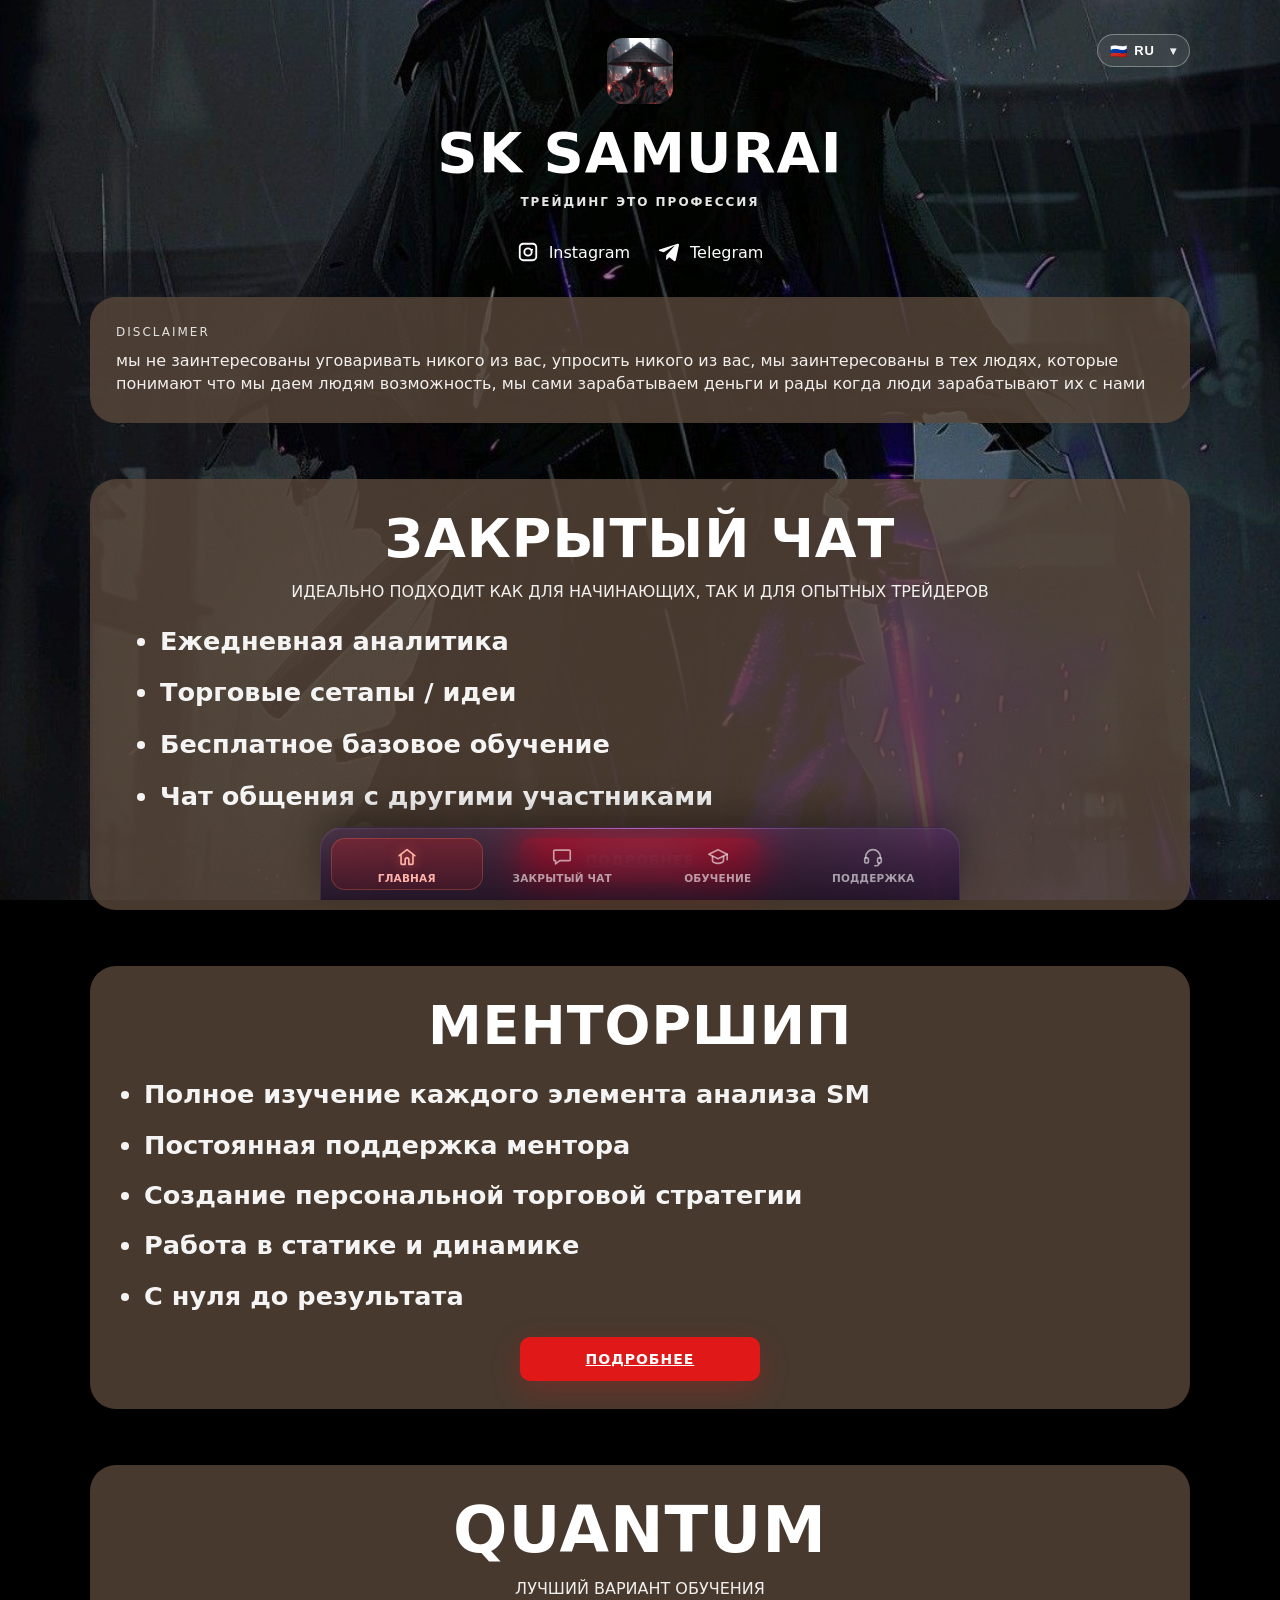
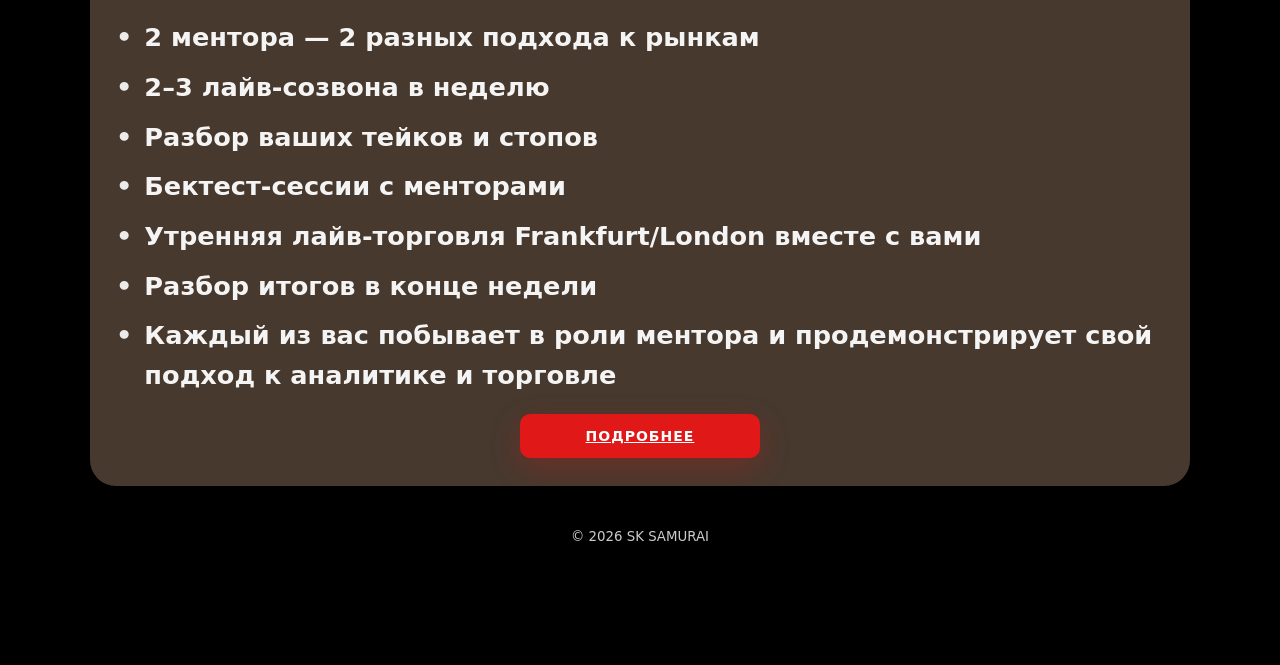
==== index.html @ 977775ac "bottom nav: purple background" ====
<!doctype html>
<html lang="uk">
  <head>
    <meta charset="UTF-8" />
    <meta name="viewport" content="width=device-width, initial-scale=1.0" />
    <title>SK SAMURAI</title>
    <meta name="description" content="SK-FX PREDATORS — трейдинг це професія" />
    <link rel="stylesheet" href="styles.css" />
  </head>

  <body data-page="home">
    <header class="hero" id="top">
      <div class="hero__top">
        <div class="language-switcher" aria-label="Language selector">
          <div class="language-switcher__dropdown" data-lang-dropdown>
            <button class="language-switcher__trigger" type="button" aria-haspopup="true" aria-expanded="false" data-lang-trigger>
              <span class="language-switcher__current">
                <span class="language-switcher__flag" data-lang-current-flag>🇷🇺</span>
                <span class="language-switcher__current-code" data-lang-current-code>RU</span>
              </span>
              <span class="language-switcher__chevron" aria-hidden="true">▾</span>
            </button>

            <div class="language-switcher__menu" data-lang-menu hidden>
              <button class="language-option" type="button" data-lang-btn="uk">
                <span class="language-option__flag" aria-hidden="true">🇺🇦</span>
                <span class="language-option__code">UA</span>
                <span class="language-option__name">Українська</span>
              </button>

              <button class="language-option" type="button" data-lang-btn="ru">
                <span class="language-option__flag" aria-hidden="true">🇷🇺</span>
                <span class="language-option__code">RU</span>
                <span class="language-option__name">Русский</span>
              </button>

              <button class="language-option" type="button" data-lang-btn="en">
                <span class="language-option__flag" aria-hidden="true">🇬🇧</span>
                <span class="language-option__code">EN</span>
                <span class="language-option__name">English</span>
              </button>
            </div>
          </div>
        </div>

        <img class="hero__logo" src="assets/logo.jpg" alt="SK-FX logo" />
        <h1 class="hero__title">SK SAMURAI</h1>
        <p class="hero__subtitle" data-i18n="home.heroSubtitle"><span style="font-weight:800">ТРЕЙДИНГ — ЦЕ ПРОФЕСІЯ</span></p>

        <nav class="hero__links hero__links--social" data-i18n-aria="common.socialAria" aria-label="Social links">
          <a class="social-link" href="https://www.instagram.com/jeys.voker?igsh=M3Z0cDBpdm1xYWZh&utm_source=qr" target="_blank" rel="noopener">
            <img src="assets/icons/instagram.svg" alt="Instagram" />
            <span data-i18n="common.instagram">Instagram</span>
          </a>

          <a class="social-link" href="https://t.me/sk_samurai_fx" target="_blank" rel="noopener">
            <img src="assets/icons/telegram.svg" alt="Telegram" />
            <span data-i18n="common.telegram">Telegram</span>
          </a>
        </nav>
      </div>

      <section class="card card--disclaimer" aria-label="Disclaimer">
        <div class="card__body">
          <div class="card__kicker" data-i18n="home.disclaimerKicker">ДИСКЛЕЙМЕР</div>
          <p class="card__text" data-i18n="home.disclaimerText">
            ми не зацікавлені когось із вас вмовляти чи просити, нас цікавлять люди, які розуміють, що ми даємо можливість, ми самі заробляємо гроші й раді, коли люди заробляють їх разом із нами
          </p>
        </div>
      </section>
    </header>

    <main class="page">
      <section class="section" id="home" data-i18n-aria="home.homeAria" aria-label="Головна">
        <article class="card card--big" data-i18n-aria="home.chatAria" aria-label="Закритий чат">
          <div class="card__body card__body--center">
            <h2 class="card__title" data-i18n="home.chatTitle">ЗАКРИТИЙ ЧАТ</h2>
            <p class="card__text card__text--center" data-i18n="home.chatText">
              ІДЕАЛЬНО ПІДХОДИТЬ ЯК ДЛЯ ПОЧАТКІВЦІВ, ТАК І ДЛЯ ДОСВІДЧЕНИХ ТРЕЙДЕРІВ
            </p>

            <ul class="bullets">
              <li data-i18n="home.chatBullet1">Щоденна аналітика</li>
              <li data-i18n="home.chatBullet2">Торгові сетапи / ідеї</li>
              <li data-i18n="home.chatBullet3">Безкоштовне базове навчання</li>
              <li data-i18n="home.chatBullet4">Чат спілкування з іншими учасниками</li>
            </ul>

            <div class="cta-row">
              <a class="btn btn--primary" href="details-chat.html" data-i18n="home.details">Детальніше</a>
            </div>
          </div>
        </article>

        <article class="card card--big card--mentor" data-i18n-aria="home.mentorAria" aria-label="Менторшип">
          <div class="card__body">
            <h2 class="card__title" data-i18n="home.mentorTitle">МЕНТОРШИП</h2>

            <ul class="bullets">
              <li data-i18n="home.mentorBullet1">Повне вивчення кожного елемента аналізу SM</li>
              <li data-i18n="home.mentorBullet2">Постійна підтримка ментора</li>
              <li data-i18n="home.mentorBullet3">Створення персональної торгової стратегії</li>
              <li data-i18n="home.mentorBullet4">Робота у статиці та динаміці</li>
              <li data-i18n="home.mentorBullet5">З нуля до результату</li>
            </ul>

            <div class="cta-row cta-row--center">
              <a class="btn btn--primary" href="details-mentor.html" data-i18n="home.details">Детальніше</a>
            </div>
          </div>
        </article>

        <article class="card card--big card--quantum" data-i18n-aria="home.quantumAria" aria-label="Quantum">
          <div class="card__body">
            <h2 class="quantum__title" data-i18n="home.quantumTitle">QUANTUM</h2>
            <p class="quantum__subtitle" data-i18n="home.quantumSubtitle">НАЙКРАЩИЙ ВАРІАНТ НАВЧАННЯ</p>

            <ul class="quantum__list">
              <li data-i18n="home.quantumBullet1">2 ментори — 2 різні підходи до ринків</li>
              <li data-i18n="home.quantumBullet2">2–3 лайв-дзвінки на тиждень</li>
              <li data-i18n="home.quantumBullet3">Розбір ваших тейків і стопів</li>
              <li data-i18n="home.quantumBullet4">Бектест-сесії з менторами</li>
              <li data-i18n="home.quantumBullet5">Ранкова лайв-торгівля Frankfurt/London разом із вами</li>
              <li data-i18n="home.quantumBullet6">Розбір підсумків наприкінці тижня</li>
              <li data-i18n="home.quantumBullet7">Кожен із вас побуває в ролі ментора та продемонструє свій підхід до аналітики й торгівлі</li>
            </ul>

            <div class="quantum-cta">
              <a class="btn btn--primary" href="details-quantum.html" data-i18n="home.details">Детальніше</a>
            </div>
          </div>
        </article>
      </section>

      <footer class="footer">
        <small>© <span id="year"></span> SK SAMURAI</small>
      </footer>
    </main>

    <nav class="bottom-nav" data-i18n-aria="nav.navAria" aria-label="Нижня навігація">
      <a class="bottom-nav__item is-active" href="index.html#home" data-i18n-aria="nav.homeAria" aria-label="Головна">
        <svg class="bottom-nav__icon" viewBox="0 0 24 24" fill="none" stroke="currentColor" stroke-width="1.8" stroke-linecap="round" stroke-linejoin="round">
          <path d="M3.5 10.5 12 4l8.5 6.5" />
          <path d="M5.5 9.5V19a1 1 0 0 0 1 1H10v-5a2 2 0 0 1 2-2h0a2 2 0 0 1 2 2v5h3.5a1 1 0 0 0 1-1V9.5" />
        </svg>
        <span class="bottom-nav__label" data-i18n="nav.home">Головна</span>
      </a>

      <a class="bottom-nav__item" href="details-chat.html" data-i18n-aria="nav.chatAria" aria-label="Закритий чат">
        <svg class="bottom-nav__icon" viewBox="0 0 24 24" fill="none" stroke="currentColor" stroke-width="1.8" stroke-linecap="round" stroke-linejoin="round">
          <path d="M4 4.5h16a1 1 0 0 1 1 1V15a1 1 0 0 1-1 1H9.5L5 19.5V16H4a1 1 0 0 1-1-1V5.5a1 1 0 0 1 1-1z" />
        </svg>
        <span class="bottom-nav__label" data-i18n="nav.chat">Закритий чат</span>
      </a>

      <a class="bottom-nav__item" href="details-training.html" data-i18n-aria="nav.trainingAria" aria-label="Навчання">
        <svg class="bottom-nav__icon" viewBox="0 0 24 24" fill="none" stroke="currentColor" stroke-width="1.8" stroke-linecap="round" stroke-linejoin="round">
          <path d="M12 4 2 9l10 5 10-5-10-5z" />
          <path d="M6 11.5V16c0 1.5 2.7 3 6 3s6-1.5 6-3v-4.5" />
          <path d="M22 9v6" />
        </svg>
        <span class="bottom-nav__label" data-i18n="nav.training">Навчання</span>
      </a>

      <a class="bottom-nav__item" href="https://t.me/manager_sk_ua" target="_blank" rel="noopener" data-i18n-aria="nav.supportAria" aria-label="Підтримка">
        <svg class="bottom-nav__icon" viewBox="0 0 24 24" fill="none" stroke="currentColor" stroke-width="1.8" stroke-linecap="round" stroke-linejoin="round">
          <path d="M4 13v-1a8 8 0 0 1 16 0v1" />
          <path d="M4 13h1.5A1.5 1.5 0 0 1 7 14.5V17a1.5 1.5 0 0 1-1.5 1.5H4a1 1 0 0 1-1-1v-3.5A1 1 0 0 1 4 13z" />
          <path d="M20 13h-1.5A1.5 1.5 0 0 0 17 14.5V17a1.5 1.5 0 0 0 1.5 1.5H20a1 1 0 0 0 1-1v-3.5a1 1 0 0 0-1-1z" />
          <path d="M18.5 18.5v.5a2.5 2.5 0 0 1-2.5 2.5h-2" />
        </svg>
        <span class="bottom-nav__label" data-i18n="nav.support">Підтримка</span>
      </a>
    </nav>

    <script src="script.js"></script>
  </body>
</html>
---- styles.css ----
/* =========================
  styles.css (UPDATED FULL)
  - Kept your existing styles
  - Added QUANTUM home card + QUANTUM details styles
  - Added cta-row--left
========================= */

/* -----------------------------
   Base
------------------------------ */
* { box-sizing: border-box; }
html, body { height: 100%; }
body {
  margin: 0;
  font-family: system-ui, -apple-system, Segoe UI, Roboto, Arial, sans-serif;
  color: #fff;
  background: #000;
  overflow-x: hidden;
}

/* Background image + dim overlay */
body::before{
  content:"";
  position: fixed;
  inset: 0;
  background: url("assets/bg.jpg") center/cover no-repeat;
  z-index: -2;
}
body::after{
  content:"";
  position: fixed;
  inset: 0;
  background: rgba(0,0,0,0.35); /* затемнення */
  z-index: -1;
}

/* -----------------------------
   Layout
------------------------------ */
.page{
  padding: 18px 16px calc(28px + var(--bottom-nav-space, 84px));
}

.section{
  max-width: 1100px;
  margin: 0 auto;
}

.hero{
  padding: 28px 16px 0;
}

.hero__top{
  max-width: 1100px;
  margin: 0 auto;
  text-align: center;
  padding-top: 10px;
}

.hero__logo{
  width: 66px;
  height: 66px;
  border-radius: 16px;
  object-fit: cover;
  margin-bottom: 10px;
}

.hero__title{
  margin: 6px 0 0;
  font-size: clamp(32px, 5vw, 56px);
  font-weight: 800;
  letter-spacing: 1px;
}

.hero__subtitle{
  margin: 10px 0 14px;
  opacity: 0.9;
  letter-spacing: 2px;
  font-size: 12px;
  font-weight: 800;
}

.hero__links{
  display: inline-flex;
  gap: 20px;
  justify-content: center;
  align-items: center;
  margin-bottom: 18px;
}

.link{
  color: rgba(255,255,255,0.9);
  text-decoration: none;
  font-size: 14px;
}
.link:hover{ text-decoration: underline; }

/* -----------------------------
   Cards
------------------------------ */
.card{
  background: rgba(92, 74, 60, 0.78);
  border-radius: 26px;
  overflow: hidden;
  margin: 16px auto;
}

.card--big{
  width: 100%;
  padding: 0;
}

.card__body{
  padding: 28px 26px;
}

.card__body--center{
  text-align: center;
}

.card__kicker{
  font-size: 12px;
  letter-spacing: 2px;
  opacity: 0.85;
  margin-bottom: 10px;
  text-transform: uppercase;
}

.card__title{
  margin: 0;
  font-weight: 900;
  font-size: clamp(30px, 4.6vw, 54px);
  letter-spacing: 1px;
}

.card__lead{
  margin: 10px 0 10px;
  opacity: 0.92;
}

.card__text{
  margin: 10px 0 0;
  opacity: 0.92;
  line-height: 1.45;
}

.card__text--center{
  max-width: 720px;
  margin-left: auto;
  margin-right: auto;
}

.card--disclaimer{
  max-width: 1100px;
}

.card--mentor .card__body{
  text-align: center;
}

/* -----------------------------
   Bullets (mentor card on home)
------------------------------ */
.bullets{
  list-style: none;
  padding: 0;
  margin: 18px auto 0;
  max-width: 900px;
  text-align: center;
  line-height: 1.55;
  font-size: clamp(16px, 2vw, 26px);
  font-weight: 650;
  opacity: 0.95;
}
.bullets li{
  margin: 10px 0;
}
.bullets li::before{
  content: "• ";
}

/* -----------------------------
   QUANTUM (HOME card)
------------------------------ */
.card--quantum .card__body{
  text-align: left;
}

.quantum__title{
  margin: 0;
  font-weight: 900;
  font-size: clamp(34px, 5vw, 66px);
  letter-spacing: 1px;
  text-align: center;
}


.quantum__subtitle{
  margin: 10px auto 18px;
  opacity: 0.92;
  text-align: center;
  line-height: 1.45;
}

.quantum__list{
  list-style: none;
  padding: 0;
  margin: 0;
  font-size: clamp(16px, 2vw, 26px);
  font-weight: 650;
  line-height: 1.55;
  opacity: 0.95;
}

.quantum__list li{
  margin: 10px 0;
  display: flex;
  gap: 10px;
}
.quantum__list li::before{
  content: "■";
  opacity: 0.9;
  flex: 0 0 auto;
  transform: translateY(2px);
}

/* -----------------------------
   Pills / Stack (details)
------------------------------ */
.stack{
  display: grid;
  gap: 14px;
  margin-top: 18px;
}

.stack--loose{
  gap: 16px;
}

.pill{
  background: rgba(0,0,0,0.45);
  border-radius: 22px;
  padding: 18px 18px;
  line-height: 1.35;
  text-align: center;
  opacity: 0.95;
}

.pill--wide{
  width: min(860px, 100%);
  margin: 0 auto;
  font-size: clamp(18px, 2.2vw, 26px);
  font-weight: 650;
}

.pill--center{
  text-align: center;
}

/* -----------------------------
   Big separation blocks (mentor details)
------------------------------ */
.big-block{
  width: min(920px, 100%);
  margin: 18px auto 0;
  padding: 22px 18px;
  background: rgba(0,0,0,0.45);
  border-radius: 26px;
  font-size: clamp(18px, 2.2vw, 28px);
  line-height: 1.35;
  font-weight: 650;
}

.reviews-block{
  width: min(920px, 100%);
  margin: 18px auto 0;
  padding: 18px 16px 16px;
  border-radius: 26px;
  background: rgba(0,0,0,0.18);
}


.reviews-block--plain{
  background: transparent;
  padding-left: 0;
  padding-right: 0;
}

.purchase-panel{
  width: min(920px, 100%);
  margin: 40px auto 0;
  padding: 18px 16px 16px;
  border-radius: 26px;
  background: rgba(0,0,0,0.18);
}

.purchase-panel .cta-row{
  margin-top: 0;
}

.reviews-title{
  font-size: 20px;
  letter-spacing: 1px;
  opacity: 0.9;
  margin: 6px 0 12px;
  text-transform: uppercase;
}

/* QUANTUM: make reviews title boxed like screenshot */
.reviews-title--boxed{
  display: inline-block;
  padding: 10px 16px;
  border: 2px solid rgba(255,255,255,0.8);
  border-radius: 0;
  opacity: 0.95;
}

/* QUANTUM: slightly lighter reviews area */
.reviews-block--lite{
  background: rgba(0,0,0,0.10);
}

/* -----------------------------
   Story carousel
------------------------------ */
.story{
  position: relative;
  width: 100%;
}

.story__viewport{
  width: 100%;
  overflow: hidden;
  border-radius: 18px;
  background: rgba(0,0,0,0.35);
}

.story__track{
  display: flex;
  gap: 0;
  transition: transform 300ms ease;
  will-change: transform;
}

.story__slide{
  min-width: 100%;
  height: 380px;
  object-fit: contain;
  background: rgba(0,0,0,0.55);
}

.story__nav{
  position: absolute;
  top: 50%;
  transform: translateY(-50%);
  border: 0;
  width: 44px;
  height: 44px;
  border-radius: 999px;
  background: rgba(0,0,0,0.45);
  color: #fff;
  font-size: 26px;
  cursor: pointer;
  z-index: 2;
}
.story__nav:hover{ background: rgba(0,0,0,0.6); }
.story__nav--prev{ left: 10px; }
.story__nav--next{ right: 10px; }

.story__dots{
  display: flex;
  justify-content: center;
  gap: 8px;
  margin-top: 10px;
}
.story__dot{
  width: 8px;
  height: 8px;
  border-radius: 999px;
  background: rgba(255,255,255,0.35);
}
.story__dot.is-active{
  background: rgba(255,255,255,0.95);
}

/* -----------------------------
   Buttons / CTA
------------------------------ */
.cta-row{
  display: flex;
  justify-content: center;
  margin-top: 18px;
  gap: 12px;
  flex-wrap: wrap;
}

.cta-row--center{
  justify-content: center;
}

.cta-row--split{
  justify-content: center;
  gap: 14px;
}

/* NEW: left aligned CTA row (Quantum home screenshot button on left) */
.cta-row--left{
  justify-content: flex-start;
}

.btn{
  appearance: none;
  border: 0;
  cursor: pointer;
  padding: 14px 22px;
  border-radius: 10px;
  font-weight: 800;
  letter-spacing: 1px;
  text-transform: uppercase;
  font-size: 14px;
}

.btn--primary{
  background: #e01818;
  color: #fff;
  min-width: 240px;
  box-shadow: 0 10px 30px rgba(224, 24, 24, 0.25);
}
.btn--primary:hover{ filter: brightness(1.05); }

.btn--join{
  background: #d03326;
  color: #fff;
  text-decoration: none;
  display: inline-flex;
  align-items: center;
  justify-content: center;
  min-width: min(720px, 92vw);
  padding: 18px 22px;
  border-radius: 10px;
  font-size: 18px;
}

.btn--ghost{
  background: rgba(0,0,0,0.45);
  color: rgba(255,255,255,0.95);
  min-width: 160px;
  padding: 18px 22px;
  border-radius: 22px;
}

.btn[disabled]{
  opacity: 0.5;
  cursor: not-allowed;
  filter: grayscale(0.4);
}

/* -----------------------------
   Titles inside details (mobile-like)
------------------------------ */
.screen-title{
  margin: 6px 0 10px;
  font-size: clamp(34px, 5vw, 58px);
  font-weight: 900;
  letter-spacing: 1px;
}

/* QUANTUM: bigger/wider title like screenshot */
.screen-title--wide{
  font-size: clamp(44px, 7vw, 86px);
  letter-spacing: 2px;
  margin-top: 2px;
}

.screen-title--result{
  font-size: clamp(36px, 6vw, 78px);
  letter-spacing: 2px;
  margin-top: 26px;
}

/* -----------------------------
   QUANTUM DETAILS
------------------------------ */
.card--quantum-details{
  background: rgba(0,0,0,0.10); /* closer to screenshot "text on bg" */
}

.quantum-top__subtitle{
  margin: 0 0 16px;
  font-size: clamp(18px, 2.2vw, 30px);
  font-weight: 650;
  opacity: 0.95;
}

.quantum-top__stats{
  width: min(980px, 100%);
  margin: 0 auto 26px;
  display: grid;
  gap: 14px;
  font-size: clamp(18px, 2.3vw, 30px);
  font-weight: 650;
  line-height: 1.25;
}

.q-head{
  width: min(980px, 100%);
  margin: 22px auto 10px;
  text-align: left;
  font-size: clamp(28px, 4vw, 56px);
  font-weight: 900;
  letter-spacing: 1px;
}

.q-head--center{
  text-align: center;
}

.q-head--big{
  margin-top: 28px;
}

.q-paragraph{
  width: min(980px, 100%);
  margin: 0 auto 18px;
  text-align: left;
  font-size: clamp(18px, 2.1vw, 28px);
  line-height: 1.35;
  opacity: 0.95;
}

.q-format{
  width: min(980px, 100%);
  margin: 12px auto 24px;
  display: grid;
  gap: 14px;
}

.q-item{
  background: rgba(92, 74, 60, 0.78);
  border-radius: 22px;
  padding: 18px 18px;
  font-size: clamp(18px, 2.1vw, 28px);
  font-weight: 650;
  line-height: 1.25;
  text-align: left;
}

.q-includes{
  width: min(980px, 100%);
  margin: 0 auto 22px;
  display: grid;
  gap: 14px;
  font-size: clamp(18px, 2.1vw, 28px);
  font-weight: 650;
  line-height: 1.35;
  text-align: center; /* screenshot is centered */
}

.q-result{
  width: min(820px, 100%);
  margin: 8px auto 8px;
  background: rgba(92, 74, 60, 0.78);
  border-radius: 26px;
  padding: 22px 20px;
  font-size: clamp(18px, 2.1vw, 28px);
  font-weight: 650;
  line-height: 1.35;
  text-align: center;
}

/* -----------------------------
   Footer
------------------------------ */
.footer{
  text-align: center;
  opacity: 0.8;
  margin-top: 18px;
  padding-bottom: 8px;
}

/* -----------------------------
   Helpers
------------------------------ */
.is-hidden{ display: none !important; }

/* Spacing between cards so they do not overlap visually */
#home .card{
  margin: 22px auto;
}

/* Responsive tweaks */
@media (max-width: 560px){
  .card__body{ padding: 22px 18px; }
  .btn--primary{ min-width: 210px; }
  .story__slide{ height: 320px; }
  .q-item{ text-align: left; }
  .quantum__list li{ align-items: flex-start; }
}

.card--quantum .quantum-cta{
  display: flex;
  justify-content: center;
  margin-top: 18px;
}

/* Center text inside the QUANTUM "Подробнее" button */
.card--quantum a.btn{
  display: flex;
  align-items: center;
  justify-content: center;
  text-align: center;
  padding-left: 0;   /* прибираємо можливий зсув */
  padding-right: 0;  /* прибираємо можливий зсув */
}

.hero__links--social{
  display: flex;
  gap: 28px;
  justify-content: center;
  margin-top: 18px;
}

.social-link{
  display: flex;
  align-items: center;
  gap: 10px;
  color: #fff;
  text-decoration: none;
  font-weight: 500;
  transition: opacity .2s ease, transform .2s ease;
}

.social-link img{
  width: 22px;
  height: 22px;
  display: block;
}

.social-link:hover{
  opacity: 0.8;
  transform: translateY(-1px);
}

/* Clickable "ОТЗЫВЫ УЧЕНИКОВ" title */
.reviews-title--link{
  display: inline-flex;
  align-items: center;
  justify-content: center;
  gap: 10px;

  text-decoration: none;
  color: #fff;

  padding: 10px 18px;
  border-radius: 999px;

  /* glass + subtle border */
  background: rgba(0,0,0,.30);
  border: 1px solid rgba(255,255,255,.18);
  backdrop-filter: blur(10px);

  letter-spacing: .18em;
  text-transform: uppercase;

  transition: transform .18s ease, opacity .18s ease, border-color .18s ease, background .18s ease;
}

.reviews-title__icon{
  font-size: 0.95em;
  opacity: .85;
  transform: translateY(-1px);
}

.reviews-title--link:hover{
  transform: translateY(-1px);
  border-color: rgba(255,255,255,.35);
  background: rgba(0,0,0,.40);
}

.reviews-title--link:active{
  transform: translateY(0px);
  opacity: .92;
}

.reviews-title--link:focus-visible{
  outline: 2px solid rgba(255,255,255,.55);
  outline-offset: 4px;
}

/* MENTORSHIP: bullets left, while the card can stay centered */
.card--mentor .bullets{
  text-align: left;        /* головне */
  max-width: 720px;        /* щоб не тягнулося на всю ширину */
  margin: 18px auto 22px;  /* сам список по центру карточки */
  padding-left: 28px;      /* відступ під маркери */
}

/* якщо в тебе глобально li центряться або мають margin-auto */
.card--mentor .bullets li{
  text-align: left;
  margin: 0 0 12px 0;
  line-height: 1.5;
}

/* MENTORSHIP: real left bullets (no centered-looking text) */
.card--mentor .bullets{
  list-style: disc;              /* повертаємо нормальні маркери */
  list-style-position: outside;
  text-align: left;
  max-width: 820px;              /* трохи ширше, щоб не ламало рядки дивно */
  margin: 18px auto 22px;
  padding-left: 44px;            /* відступ під маркер + текст */
}

/* прибираємо штучну крапку "• " саме в mentor */
.card--mentor .bullets li::before{
  content: none !important;
}

.card--mentor .bullets li{
  margin: 10px 0;
  text-align: left;
}

.card--mentor .bullets{
  list-style: none;
  padding: 0;

  /* 🔥 головне тут */
  margin: 18px 0 22px;     /* було auto → тепер притиснуто вліво */
  max-width: 820px;

  text-align: left;
}

/* =========================
   MENTORSHIP: left list with bullets
========================= */
.card--mentor .bullets{
  list-style: disc;            /* ← повертаємо кружечки */
  list-style-position: outside;

  margin: 18px 0 22px;         /* ← притискаємо список вліво */
  padding-left: 28px;          /* ← місце під кружечки */

  max-width: 820px;
  text-align: left;
}

.card--mentor .bullets li{
  margin: 12px 0;
  text-align: left;
}

/* =========================
   CLOSED CHAT: bullets left only
========================= */
.card:not(.card--mentor):not(.card--quantum) .bullets{
  list-style: disc;
  list-style-position: outside;

  text-align: left;
  max-width: 820px;

  margin: 22px auto 26px;
  padding-left: 44px; /* відступ під кружечки */
}

.card:not(.card--mentor):not(.card--quantum) .bullets li{
  margin: 12px 0;
  text-align: left;
}

/* прибираємо штучні • якщо десь ще лишились */
.card:not(.card--mentor):not(.card--quantum) .bullets li::before{
  content: none !important;
}

/* CLOSED CHAT: bullets like mentor (left edge), but keep title/subtitle centered */
#home > .card:not(.card--mentor):not(.card--quantum) .bullets{
  list-style: disc;
  list-style-position: outside;

  text-align: left;
  max-width: none;        /* не обмежуємо ширину */
  width: 100%;            /* займає всю ширину карточки */

  margin: 22px 0 26px;    /* ВАЖЛИВО: без auto, щоб не центрувало */
  padding-left: 44px;     /* кружечки + відступ (як у mentor) */
}

/* прибираємо кастомний "• " (якщо десь лишився) */
#home > .card:not(.card--mentor):not(.card--quantum) .bullets li::before{
  content: none !important;
}

#home > .card:not(.card--mentor):not(.card--quantum) .bullets li{
  margin: 12px 0;
  text-align: left;
}

/* ===== FIX: "Закрытый чат" bullets як у "Менторшип" ===== */

/* 1) лишаємо заголовок/підзаголовок по центру */
#home .card.card--big:first-of-type .card__body--center{
  text-align: center;
}

/* 2) список зсуваємо вліво і робимо як у mentor */
#home .card.card--big:first-of-type .card__body--center .bullets{
  list-style: disc !important;
  list-style-position: outside;

  text-align: left !important;

  /* головне: прибираємо "центрування списку" */
  margin: 18px 0 22px !important;     /* БЕЗ auto */
  max-width: 820px !important;        /* як у mentor (можеш 720/820) */
  padding-left: 44px !important;      /* як у mentor */

  /* якщо десь є align/justify */
  display: block !important;
}

/* 3) прибираємо ваш кастомний маркер "• " (бо тепер нормальні кружечки) */
#home .card.card--big:first-of-type .card__body--center .bullets li::before{
  content: none !important;
}

/* 4) на всякий — текст кожного пункту точно зліва */
#home .card.card--big:first-of-type .card__body--center .bullets li{
  text-align: left !important;
}

/* QUANTUM: зробити маркери кружечками як у інших */
.quantum__list li::before{
  content: "•" !important;   /* було "■" */
  opacity: 0.95;
  transform: translateY(0);  /* щоб не було зсуву */
}

/* опційно: трохи нормальніший відступ між кружечком і текстом */
.quantum__list li{
  gap: 12px;
}

/* ===============================
   CHAT CARD — FORCE LEFT CONTENT
   (mobile friendly, like mentorship)
================================ */

/* прибираємо центр для тексту КРІМ заголовків */
.card[aria-label="Закритий чат"] .card__body{
  text-align: left;
}

/* заголовок і підзаголовок лишаємо по центру */
.card[aria-label="Закритий чат"] .card__title,
.card[aria-label="Закритий чат"] .card__text{
  text-align: center;
}

/* список — реально зліва */
.card[aria-label="Закритий чат"] .bullets{
  list-style: disc;
  list-style-position: outside;

  max-width: 100%;
  margin: 22px 0 26px;     /* ❗ без auto */
  padding-left: 48px;      /* ❗ сильний зсув вліво */

  text-align: left;
}

/* текст пунктів */
.card[aria-label="Закритий чат"] .bullets li{
  margin: 14px 0;
  font-size: clamp(16px, 4.2vw, 22px);
  line-height: 1.45;
}

/* на мобільному ще сильніше вліво */
@media (max-width: 560px){
  .card[aria-label="Закритий чат"] .bullets{
    padding-left: 36px;
  }
}

/* CHAT: subtitle center aligned */
.card[aria-label="Закритий чат"] .card__text{
  text-align: center;
  margin-left: auto;
  margin-right: auto;
}

/* CHAT: center alignment on mobile */
@media (max-width: 560px){
  .card[aria-label="Закритий чат"] .card__text{
    margin-left: auto;
    margin-right: auto;
    text-align: center;
  }

  .card[aria-label="Закритий чат"] .bullets{
    margin-left: 12px;   /* щоб subtitle і список були в одній лінії */
  }
}

.section-label{
  text-align: center;
  font-size: clamp(18px, 3vw, 23px);
  font-weight: 700;
  letter-spacing: 0.08em; /* ⬅️ вужче, як у заголовків */
  text-transform: uppercase;
  opacity: 0.9;
  margin: 24px 0 20px;
  position: relative;
}

.section-label::after{
  content: "";
  display: block;
  width: 90px;
  height: 1px;
  background: rgba(255,255,255,0.35);
  margin: 10px auto 0;
}

.chat-intro {
  text-align: center;
  margin-bottom: 32px;
}

.chat-intro .card__text {
  opacity: 0.85;
}

.chat-benefits {
  background: rgba(60, 45, 35, 0.85);
  border-radius: 24px;
  padding: 24px;
}

/* DETAILS-CHAT: top area without brown card */
.chat-intro{
  max-width: 1100px;
  margin: 0 auto 18px;
  padding: 10px 16px 0;
  text-align: center;
}

.chat-intro__sub{
  margin: 6px 0 0;
  opacity: 0.9;
}

.chat-intro__desc{
  margin: 10px 0 0;
  opacity: 0.85;
}

/* "ВЫ ПОЛУЧАЕТЕ" look */
.section-label{
  margin: 24px 0 10px;
  font-weight: 800;
  letter-spacing: .18em; /* якщо завелике — зменш до .10em */
  text-transform: uppercase;
  opacity: 0.95;
  font-size: clamp(22px, 4vw, 44px);
}

.section-label__line{
  width: 220px;
  height: 2px;
  background: rgba(255,255,255,0.35);
  margin: 0 auto;
  border-radius: 2px;
}

/* brown card starts AFTER the label */
.card--chat-body{
  margin-top: 14px;
}

/* REMOVE LINE UNDER "ВЫ ПОЛУЧАЕТЕ" */
.section-label::after,
.section-label::before {
  content: none !important;
  display: none !important;
}

/* ================================
   Transparent cards (Chat & Mentorship)
================================ */

.card--transparent {
  background: transparent !important;
  box-shadow: none !important;
}

/* ================================
   Pills — brown background blocks
   (Chat & Mentorship)
================================ */

.pill {
  background: rgba(120, 90, 65, 0.45); /* коричневий фон */
  color: #ffffff;

  border-radius: 20px;
  padding: 18px 26px;
  margin-bottom: 16px;

  text-align: center;
  font-size: 15px;
  line-height: 1.45;

  backdrop-filter: blur(6px);
  -webkit-backdrop-filter: blur(6px);
}

/* Мобільна адаптація */
@media (max-width: 600px) {
  .pill {
    font-size: 14px;
    padding: 16px 18px;
    border-radius: 18px;
  }
}

/* =========================
   QUANTUM — same brown as Chat & Mentorship
   ========================= */

/* Формат работы */
.card--quantum-details .q-item {
  background: rgba(120, 90, 65, 0.45); /* коричневий фон */
  border-radius: 28px;
  padding: 18px 24px;
  margin-bottom: 14px;
}

/* Что входит */
.card--quantum-details .q-includes > div {
  background: rgba(120, 90, 65, 0.45); /* коричневий фон */
  border-radius: 28px;
  padding: 18px 24px;
  margin-bottom: 14px;
}

/* Результат */
.card--quantum-details .q-result {
  background: rgba(120, 90, 65, 0.45); /* коричневий фон */
  border-radius: 28px;
  padding: 22px 26px;
}

/* Mentor — make big-block same brown as pills */
.card--transparent .big-block {
  background: rgba(110, 85, 60, 0.45); /* той самий коричневий */
  border-radius: 28px;
  padding: 22px 26px;
  color: #fff;
  text-align: center;
}

/* Force reviews button text to stay in one line */
.reviews-title {
  white-space: nowrap;
}

@media (max-width: 480px) {
  .reviews-title {
    font-size: 14px;
    letter-spacing: 0.04em;
  }
}

.big-block {
  margin-top: 100px;    /* відступ від верхніх фраз */
  margin-bottom: 50px; /* відступ до відгуків */
}

.screen-title {
  margin-bottom: 50px;
}

.quantum-top__subtitle {
  margin-top: 6px;   /* було більше */
  margin-bottom: 50px;
}

.quantum-top__stats {
  text-align: left;
  align-items: flex-start;
  max-width: 950px;
  margin: 0 auto 40px auto; /* по центру блок, але текст зліва */
}

.quantum-top__stats div {
  margin-bottom: 10px;
}

.q-head {
  margin-bottom: 24px;
}

.q-paragraph {
  margin-bottom: 22px;
  line-height: 1.6;
}

.q-head--center {
  margin-top: 100px;   /* головний відступ */
}

/* QUANTUM — убрать коричневый фон только в блоке "Что входит ?" */
.q-includes > div {
  background: transparent !important;
  box-shadow: none !important;
  border-radius: 0 !important;
  padding: 0 !important;
}

/* QUANTUM — отступ между результатом и кнопкой "Отзывы учеников" */
.q-result {
  margin-bottom: 48px;
}

/* QUANTUM — отступ между статистикой и блоком "ДЛЯ КОГО" */
.quantum-top__stats {
  margin-bottom: 75px;
}

/* Відстань МІЖ трьома карточками на головній */
#home {
  display: flex;
  flex-direction: column;
  gap: 12px; /* змінюй як треба: 60/80/100/120 */
}
/* FIXES */
.details-quantum .reviews-block{background: transparent !important;padding:0 !important;}
.details-quantum .story__viewport,
.details-quantum .story__slide{
  background: transparent !important;
}
.details-quantum .story{
  background: transparent !important;
}
.purchase-panel{
  margin-top:20px !important;
  padding-top:12px !important;
  padding-bottom:12px !important;
}
.purchase-panel .price-box{
  margin:0 auto 14px !important;
}
.purchase-panel .cta-row{
  margin-top:0 !important;
}


/* -----------------------------
   Language switcher
------------------------------ */
.language-switcher{
  display: inline-flex;
  flex-direction: column;
  gap: 10px;
  align-items: center;
  margin-bottom: 18px;
  width: 100%;
}

.language-switcher--inner{
  margin-bottom: 14px;
}

.language-switcher__label{
  font-size: 12px;
  letter-spacing: 1.5px;
  text-transform: uppercase;
  opacity: 0.92;
}

.language-switcher__dropdown{
  position: relative;
  display: inline-flex;
  justify-content: center;
}

.language-switcher__trigger{
  display: inline-flex;
  align-items: center;
  justify-content: center;
  gap: 10px;
  min-width: 116px;
  padding: 10px 14px;
  border-radius: 999px;
  border: 1px solid rgba(255,255,255,0.34);
  background: rgba(255,255,255,0.08);
  color: #fff;
  font-size: 14px;
  font-weight: 700;
  letter-spacing: 0.8px;
  cursor: pointer;
  backdrop-filter: blur(10px);
  -webkit-backdrop-filter: blur(10px);
  transition: background .18s ease, border-color .18s ease, transform .18s ease;
}

.language-switcher__trigger:hover{
  background: rgba(255,255,255,0.12);
  transform: translateY(-1px);
}

.language-switcher__trigger.is-open{
  background: rgba(255,255,255,0.14);
  border-color: rgba(255,255,255,0.52);
}

.language-switcher__current{
  display: inline-flex;
  align-items: center;
  gap: 8px;
}

.language-switcher__flag,
.language-option__flag{
  font-size: 15px;
  line-height: 1;
}

.language-switcher__current-code{
  min-width: 28px;
  text-align: left;
}

.language-switcher__chevron{
  font-size: 12px;
  opacity: 0.9;
  transition: transform .18s ease;
}

.language-switcher__trigger.is-open .language-switcher__chevron{
  transform: rotate(180deg);
}

.language-switcher__menu{
  position: absolute;
  top: calc(100% + 10px);
  left: 50%;
  transform: translateX(-50%);
  width: max-content;
  min-width: 208px;
  padding: 8px;
  border-radius: 18px;
  background: rgba(32, 26, 22, 0.92);
  border: 1px solid rgba(255,255,255,0.12);
  box-shadow: 0 18px 42px rgba(0,0,0,0.34);
  backdrop-filter: blur(14px);
  -webkit-backdrop-filter: blur(14px);
  display: grid;
  gap: 4px;
  z-index: 30;
}

.language-option{
  display: grid;
  grid-template-columns: 18px 32px 1fr;
  align-items: center;
  gap: 10px;
  width: 100%;
  padding: 10px 12px;
  border: 0;
  border-radius: 12px;
  background: transparent;
  color: #fff;
  text-align: left;
  cursor: pointer;
  transition: background .18s ease, transform .18s ease;
}

.language-option:hover{
  background: rgba(255,255,255,0.10);
  transform: translateY(-1px);
}

.language-option.is-active{
  background: rgba(255,255,255,0.14);
}

.language-option__code{
  font-size: 13px;
  font-weight: 800;
  letter-spacing: 0.8px;
}

.language-option__name{
  font-size: 13px;
  font-weight: 600;
  opacity: 0.94;
}


/* =========================
   FINAL FIXES (2026-03-20)
========================= */

/* Top block: keep language switcher + logo perfectly centered */
.hero__top{
  display: flex !important;
  flex-direction: column !important;
  align-items: center !important;
  justify-content: center !important;
}

.hero__top > *{
  margin-left: auto;
  margin-right: auto;
}

.language-switcher{
  display: flex !important;
  flex-direction: column !important;
  align-items: center !important;
  justify-content: center !important;
  width: 100%;
}

.language-switcher__buttons{
  display: flex !important;
  justify-content: center !important;
  align-items: center !important;
  width: 100%;
}

.hero__logo{
  display: block;
  margin-left: auto !important;
  margin-right: auto !important;
}

/* Closed chat subtitle: center aligned */
#home .card.card--big:first-of-type .card__body--center > .card__text{
  text-align: center !important;
  width: 100%;
  max-width: none !important;
  margin-left: auto !important;
  margin-right: auto !important;
}

@media (max-width: 560px){
  #home .card.card--big:first-of-type .card__body--center > .card__text{
    margin-left: auto !important;
    margin-right: auto !important;
    text-align: center !important;
  }
}


/* =========================
   FINAL FIXES (2026-03-21)
========================= */
.hero{
  position: relative;
}

.hero__top{
  position: relative;
}

.language-switcher{
  position: absolute !important;
  top: 6px;
  right: 0;
  width: auto !important;
  margin: 0 !important;
  align-items: flex-end !important;
  justify-content: flex-start !important;
  z-index: 50;
}

.language-switcher__label{
  display: none !important;
}

.language-switcher__dropdown{
  justify-content: flex-end;
}

.language-switcher__trigger{
  min-width: 92px;
  padding: 8px 12px;
  gap: 8px;
  font-size: 13px;
}

.language-switcher__current{
  gap: 6px;
}

.language-switcher__flag,
.language-option__flag{
  font-size: 14px;
}

.language-switcher__menu[hidden]{
  display: none !important;
}

.language-switcher__menu{
  top: calc(100% + 8px);
  left: auto;
  right: 0;
  transform: none;
  min-width: 176px;
  padding: 6px;
  border-radius: 16px;
}

.language-option{
  grid-template-columns: 16px 28px 1fr;
  gap: 8px;
  padding: 9px 10px;
  border-radius: 10px;
}

.language-option__code,
.language-option__name{
  font-size: 12px;
}

@media (max-width: 560px){
  .hero{
    padding-top: 22px;
  }

  .language-switcher{
    top: 2px;
    right: 4px;
  }

  .language-switcher__trigger{
    min-width: 84px;
    padding: 7px 10px;
    font-size: 12px;
  }

  .language-switcher__menu{
    min-width: 164px;
  }
}

/* -----------------------------
   Bottom navigation bar
------------------------------ */
:root{
  --bottom-nav-space: 84px;
}

.bottom-nav{
  position: fixed;
  left: 0;
  right: 0;
  bottom: 0;
  z-index: 40;
  display: flex;
  justify-content: space-between;
  align-items: stretch;
  gap: 4px;
  max-width: 640px;
  margin: 0 auto;
  padding: 10px 10px calc(10px + env(safe-area-inset-bottom, 0px));
  background: linear-gradient(180deg, rgba(64, 34, 92, 0.46) 0%, rgba(38, 18, 56, 0.66) 55%, rgba(24, 11, 38, 0.76) 100%);
  backdrop-filter: blur(20px) saturate(150%);
  -webkit-backdrop-filter: blur(20px) saturate(150%);
  border: 1px solid rgba(200, 160, 255, 0.12);
  border-bottom: none;
  border-radius: 22px 22px 0 0;
  box-shadow: 0 -14px 34px rgba(0, 0, 0, 0.32), inset 0 1px 0 rgba(255, 255, 255, 0.06);
}

.bottom-nav::before{
  content: "";
  position: absolute;
  top: 0;
  left: 18%;
  right: 18%;
  height: 1px;
  background: linear-gradient(90deg, rgba(168, 85, 247, 0) 0%, rgba(196, 130, 255, 0.65) 50%, rgba(168, 85, 247, 0) 100%);
}

.bottom-nav__item{
  position: relative;
  flex: 1 1 0;
  display: flex;
  flex-direction: column;
  align-items: center;
  justify-content: center;
  gap: 4px;
  padding: 8px 4px 6px;
  border-radius: 14px;
  color: rgba(255, 255, 255, 0.58);
  text-decoration: none;
  text-align: center;
  transition: color 0.15s ease, background 0.15s ease;
}

.bottom-nav__item:hover{
  color: rgba(255, 255, 255, 0.88);
  background: rgba(255, 255, 255, 0.06);
}

.bottom-nav__icon{
  width: 22px;
  height: 22px;
  flex: none;
}

.bottom-nav__label{
  font-size: 10.5px;
  font-weight: 700;
  letter-spacing: 0.2px;
  line-height: 1.15;
  text-transform: uppercase;
}

.bottom-nav__item.is-active{
  color: #ffb3a8;
  background: linear-gradient(180deg, rgba(224, 24, 24, 0.28), rgba(224, 24, 24, 0.12));
  box-shadow: inset 0 0 0 1px rgba(255, 120, 90, 0.28);
}

.bottom-nav__item.is-active .bottom-nav__icon{
  filter: drop-shadow(0 0 6px rgba(255, 91, 77, 0.6));
}

@media (max-width: 380px){
  .bottom-nav__label{ font-size: 9.5px; }
  .bottom-nav__icon{ width: 20px; height: 20px; }
}
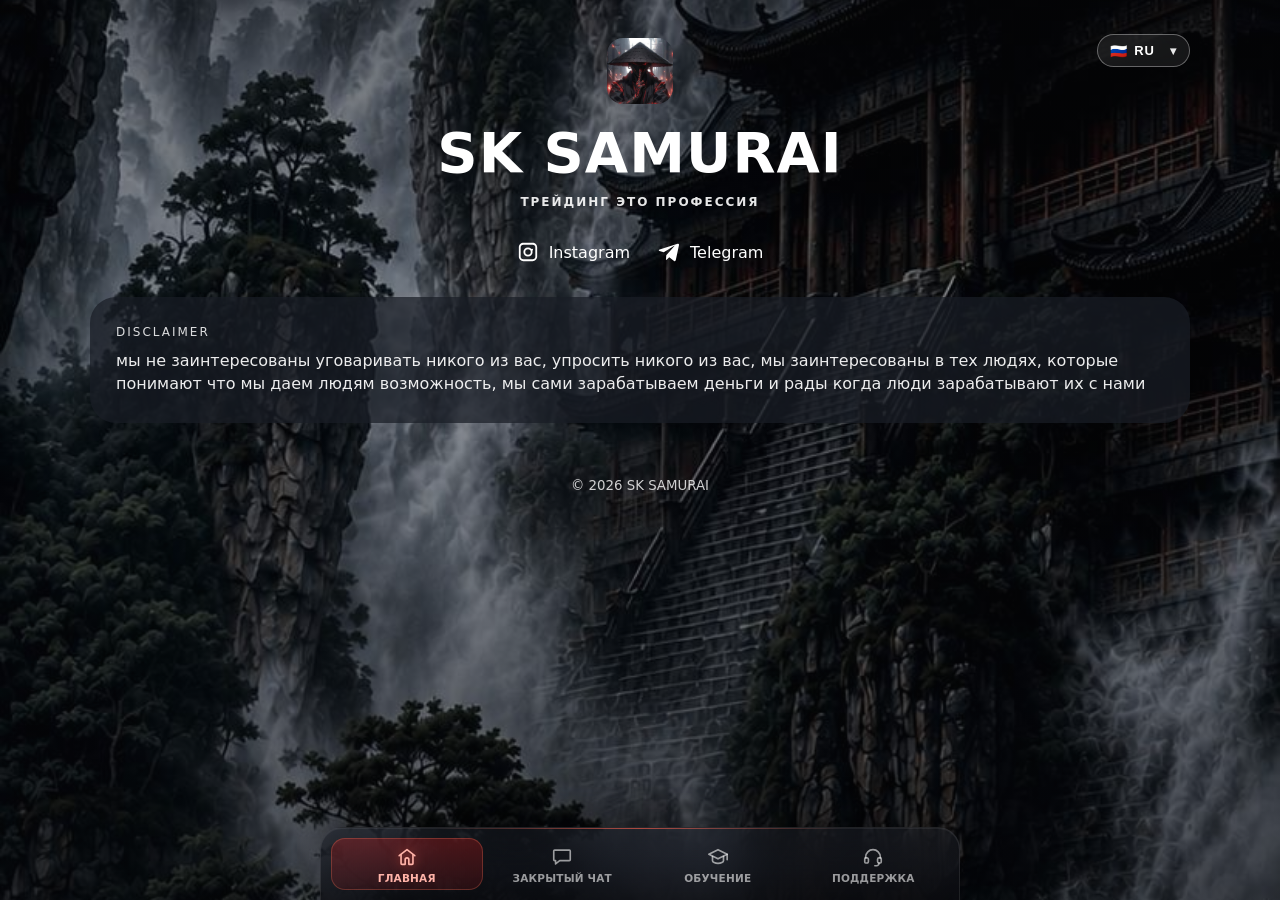
==== commit ee1e8af9: "changes" ====
--- a/index.html
+++ b/index.html
@@ -71,67 +71,6 @@
     </header>
 
     <main class="page">
-      <section class="section" id="home" data-i18n-aria="home.homeAria" aria-label="Головна">
-        <article class="card card--big" data-i18n-aria="home.chatAria" aria-label="Закритий чат">
-          <div class="card__body card__body--center">
-            <h2 class="card__title" data-i18n="home.chatTitle">ЗАКРИТИЙ ЧАТ</h2>
-            <p class="card__text card__text--center" data-i18n="home.chatText">
-              ІДЕАЛЬНО ПІДХОДИТЬ ЯК ДЛЯ ПОЧАТКІВЦІВ, ТАК І ДЛЯ ДОСВІДЧЕНИХ ТРЕЙДЕРІВ
-            </p>
-
-            <ul class="bullets">
-              <li data-i18n="home.chatBullet1">Щоденна аналітика</li>
-              <li data-i18n="home.chatBullet2">Торгові сетапи / ідеї</li>
-              <li data-i18n="home.chatBullet3">Безкоштовне базове навчання</li>
-              <li data-i18n="home.chatBullet4">Чат спілкування з іншими учасниками</li>
-            </ul>
-
-            <div class="cta-row">
-              <a class="btn btn--primary" href="details-chat.html" data-i18n="home.details">Детальніше</a>
-            </div>
-          </div>
-        </article>
-
-        <article class="card card--big card--mentor" data-i18n-aria="home.mentorAria" aria-label="Менторшип">
-          <div class="card__body">
-            <h2 class="card__title" data-i18n="home.mentorTitle">МЕНТОРШИП</h2>
-
-            <ul class="bullets">
-              <li data-i18n="home.mentorBullet1">Повне вивчення кожного елемента аналізу SM</li>
-              <li data-i18n="home.mentorBullet2">Постійна підтримка ментора</li>
-              <li data-i18n="home.mentorBullet3">Створення персональної торгової стратегії</li>
-              <li data-i18n="home.mentorBullet4">Робота у статиці та динаміці</li>
-              <li data-i18n="home.mentorBullet5">З нуля до результату</li>
-            </ul>
-
-            <div class="cta-row cta-row--center">
-              <a class="btn btn--primary" href="details-mentor.html" data-i18n="home.details">Детальніше</a>
-            </div>
-          </div>
-        </article>
-
-        <article class="card card--big card--quantum" data-i18n-aria="home.quantumAria" aria-label="Quantum">
-          <div class="card__body">
-            <h2 class="quantum__title" data-i18n="home.quantumTitle">QUANTUM</h2>
-            <p class="quantum__subtitle" data-i18n="home.quantumSubtitle">НАЙКРАЩИЙ ВАРІАНТ НАВЧАННЯ</p>
-
-            <ul class="quantum__list">
-              <li data-i18n="home.quantumBullet1">2 ментори — 2 різні підходи до ринків</li>
-              <li data-i18n="home.quantumBullet2">2–3 лайв-дзвінки на тиждень</li>
-              <li data-i18n="home.quantumBullet3">Розбір ваших тейків і стопів</li>
-              <li data-i18n="home.quantumBullet4">Бектест-сесії з менторами</li>
-              <li data-i18n="home.quantumBullet5">Ранкова лайв-торгівля Frankfurt/London разом із вами</li>
-              <li data-i18n="home.quantumBullet6">Розбір підсумків наприкінці тижня</li>
-              <li data-i18n="home.quantumBullet7">Кожен із вас побуває в ролі ментора та продемонструє свій підхід до аналітики й торгівлі</li>
-            </ul>
-
-            <div class="quantum-cta">
-              <a class="btn btn--primary" href="details-quantum.html" data-i18n="home.details">Детальніше</a>
-            </div>
-          </div>
-        </article>
-      </section>
-
       <footer class="footer">
         <small>© <span id="year"></span> SK SAMURAI</small>
       </footer>
--- a/styles.css
+++ b/styles.css
@@ -30,7 +30,7 @@
   content:"";
   position: fixed;
   inset: 0;
-  background: rgba(0,0,0,0.35); /* затемнення */
+  background: linear-gradient(180deg, rgba(6,7,10,0.55) 0%, rgba(6,7,10,0.4) 30%, rgba(6,7,10,0.5) 70%, rgba(6,7,10,0.65) 100%);
   z-index: -1;
 }
 
@@ -99,7 +99,7 @@
    Cards
 ------------------------------ */
 .card{
-  background: rgba(92, 74, 60, 0.78);
+  background: rgba(26, 30, 38, 0.72);
   border-radius: 26px;
   overflow: hidden;
   margin: 16px auto;
@@ -536,7 +536,7 @@
 }
 
 .q-item{
-  background: rgba(92, 74, 60, 0.78);
+  background: rgba(26, 30, 38, 0.72);
   border-radius: 22px;
   padding: 18px 18px;
   font-size: clamp(18px, 2.1vw, 28px);
@@ -559,7 +559,7 @@
 .q-result{
   width: min(820px, 100%);
   margin: 8px auto 8px;
-  background: rgba(92, 74, 60, 0.78);
+  background: rgba(26, 30, 38, 0.72);
   border-radius: 26px;
   padding: 22px 20px;
   font-size: clamp(18px, 2.1vw, 28px);
@@ -936,7 +936,7 @@
 }
 
 .chat-benefits {
-  background: rgba(60, 45, 35, 0.85);
+  background: rgba(22, 26, 34, 0.85);
   border-radius: 24px;
   padding: 24px;
 }
@@ -1004,7 +1004,7 @@
 ================================ */
 
 .pill {
-  background: rgba(120, 90, 65, 0.45); /* коричневий фон */
+  background: rgba(52, 60, 74, 0.42); /* коричневий фон */
   color: #ffffff;
 
   border-radius: 20px;
@@ -1034,7 +1034,7 @@
 
 /* Формат работы */
 .card--quantum-details .q-item {
-  background: rgba(120, 90, 65, 0.45); /* коричневий фон */
+  background: rgba(52, 60, 74, 0.42); /* коричневий фон */
   border-radius: 28px;
   padding: 18px 24px;
   margin-bottom: 14px;
@@ -1042,7 +1042,7 @@
 
 /* Что входит */
 .card--quantum-details .q-includes > div {
-  background: rgba(120, 90, 65, 0.45); /* коричневий фон */
+  background: rgba(52, 60, 74, 0.42); /* коричневий фон */
   border-radius: 28px;
   padding: 18px 24px;
   margin-bottom: 14px;
@@ -1050,14 +1050,14 @@
 
 /* Результат */
 .card--quantum-details .q-result {
-  background: rgba(120, 90, 65, 0.45); /* коричневий фон */
+  background: rgba(52, 60, 74, 0.42); /* коричневий фон */
   border-radius: 28px;
   padding: 22px 26px;
 }
 
 /* Mentor — make big-block same brown as pills */
 .card--transparent .big-block {
-  background: rgba(110, 85, 60, 0.45); /* той самий коричневий */
+  background: rgba(52, 60, 74, 0.42); /* той самий коричневий */
   border-radius: 28px;
   padding: 22px 26px;
   color: #fff;
@@ -1255,7 +1255,7 @@
   min-width: 208px;
   padding: 8px;
   border-radius: 18px;
-  background: rgba(32, 26, 22, 0.92);
+  background: rgba(18, 20, 26, 0.92);
   border: 1px solid rgba(255,255,255,0.12);
   box-shadow: 0 18px 42px rgba(0,0,0,0.34);
   backdrop-filter: blur(14px);
@@ -1472,10 +1472,10 @@
   max-width: 640px;
   margin: 0 auto;
   padding: 10px 10px calc(10px + env(safe-area-inset-bottom, 0px));
-  background: linear-gradient(180deg, rgba(64, 34, 92, 0.46) 0%, rgba(38, 18, 56, 0.66) 55%, rgba(24, 11, 38, 0.76) 100%);
+  background: linear-gradient(180deg, rgba(24, 27, 34, 0.5) 0%, rgba(16, 18, 24, 0.68) 55%, rgba(10, 11, 15, 0.78) 100%);
   backdrop-filter: blur(20px) saturate(150%);
   -webkit-backdrop-filter: blur(20px) saturate(150%);
-  border: 1px solid rgba(200, 160, 255, 0.12);
+  border: 1px solid rgba(255, 255, 255, 0.09);
   border-bottom: none;
   border-radius: 22px 22px 0 0;
   box-shadow: 0 -14px 34px rgba(0, 0, 0, 0.32), inset 0 1px 0 rgba(255, 255, 255, 0.06);
@@ -1488,7 +1488,7 @@
   left: 18%;
   right: 18%;
   height: 1px;
-  background: linear-gradient(90deg, rgba(168, 85, 247, 0) 0%, rgba(196, 130, 255, 0.65) 50%, rgba(168, 85, 247, 0) 100%);
+  background: linear-gradient(90deg, rgba(224, 24, 24, 0) 0%, rgba(255, 90, 70, 0.6) 50%, rgba(224, 24, 24, 0) 100%);
 }
 
 .bottom-nav__item{
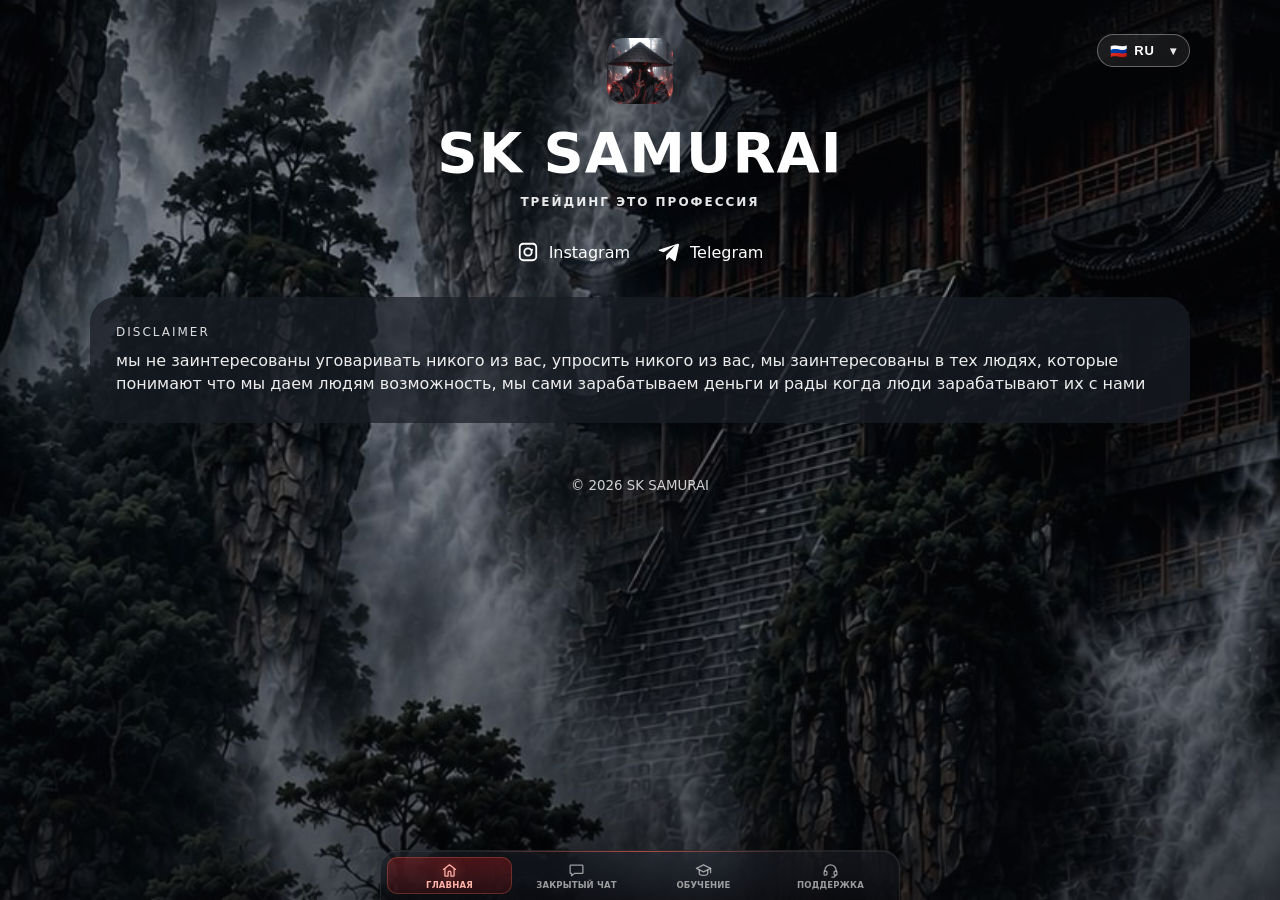
==== commit 49837ef5: "changes" ====
--- a/index.html
+++ b/index.html
@@ -48,12 +48,12 @@
         <p class="hero__subtitle" data-i18n="home.heroSubtitle"><span style="font-weight:800">ТРЕЙДИНГ — ЦЕ ПРОФЕСІЯ</span></p>
 
         <nav class="hero__links hero__links--social" data-i18n-aria="common.socialAria" aria-label="Social links">
-          <a class="social-link" href="https://www.instagram.com/jeys.voker?igsh=M3Z0cDBpdm1xYWZh&utm_source=qr" target="_blank" rel="noopener">
+          <a class="social-link" href="https://www.instagram.com/jeys_voker?igsh=MWp3Y2gwNGY2YXdjdg%3D%3D&utm_source=qr" target="_blank" rel="noopener">
             <img src="assets/icons/instagram.svg" alt="Instagram" />
             <span data-i18n="common.instagram">Instagram</span>
           </a>
 
-          <a class="social-link" href="https://t.me/sk_samurai_fx" target="_blank" rel="noopener">
+          <a class="social-link" href="https://t.me/+vmnQzVOUlys3ZmFi" target="_blank" rel="noopener">
             <img src="assets/icons/telegram.svg" alt="Telegram" />
             <span data-i18n="common.telegram">Telegram</span>
           </a>
--- a/styles.css
+++ b/styles.css
@@ -663,6 +663,16 @@
   text-transform: uppercase;
 
   transition: transform .18s ease, opacity .18s ease, border-color .18s ease, background .18s ease;
+}
+
+.reviews-title--price{
+  border: none;
+  cursor: default;
+}
+
+.reviews-title--price:hover{
+  border: none;
+  transform: none;
 }
 
 .reviews-title__icon{
@@ -1456,7 +1466,7 @@
    Bottom navigation bar
 ------------------------------ */
 :root{
-  --bottom-nav-space: 84px;
+  --bottom-nav-space: 66px;
 }
 
 .bottom-nav{
@@ -1468,16 +1478,16 @@
   display: flex;
   justify-content: space-between;
   align-items: stretch;
-  gap: 4px;
-  max-width: 640px;
+  gap: 2px;
+  max-width: 520px;
   margin: 0 auto;
-  padding: 10px 10px calc(10px + env(safe-area-inset-bottom, 0px));
+  padding: 6px 6px calc(6px + env(safe-area-inset-bottom, 0px));
   background: linear-gradient(180deg, rgba(24, 27, 34, 0.5) 0%, rgba(16, 18, 24, 0.68) 55%, rgba(10, 11, 15, 0.78) 100%);
   backdrop-filter: blur(20px) saturate(150%);
   -webkit-backdrop-filter: blur(20px) saturate(150%);
   border: 1px solid rgba(255, 255, 255, 0.09);
   border-bottom: none;
-  border-radius: 22px 22px 0 0;
+  border-radius: 18px 18px 0 0;
   box-shadow: 0 -14px 34px rgba(0, 0, 0, 0.32), inset 0 1px 0 rgba(255, 255, 255, 0.06);
 }
 
@@ -1498,9 +1508,9 @@
   flex-direction: column;
   align-items: center;
   justify-content: center;
-  gap: 4px;
-  padding: 8px 4px 6px;
-  border-radius: 14px;
+  gap: 2px;
+  padding: 5px 3px 4px;
+  border-radius: 10px;
   color: rgba(255, 255, 255, 0.58);
   text-decoration: none;
   text-align: center;
@@ -1513,16 +1523,16 @@
 }
 
 .bottom-nav__icon{
-  width: 22px;
-  height: 22px;
+  width: 17px;
+  height: 17px;
   flex: none;
 }
 
 .bottom-nav__label{
-  font-size: 10.5px;
+  font-size: 8.5px;
   font-weight: 700;
-  letter-spacing: 0.2px;
-  line-height: 1.15;
+  letter-spacing: 0.15px;
+  line-height: 1.1;
   text-transform: uppercase;
 }
 
@@ -1537,6 +1547,209 @@
 }
 
 @media (max-width: 380px){
-  .bottom-nav__label{ font-size: 9.5px; }
-  .bottom-nav__icon{ width: 20px; height: 20px; }
-}
+  .bottom-nav__label{ font-size: 7.8px; }
+  .bottom-nav__icon{ width: 16px; height: 16px; }
+}
+
+/* -----------------------------
+   Access wizard (Закритий чат)
+------------------------------ */
+.access-wizard{
+  width: min(560px, 100%);
+  margin: 24px auto 0;
+  background: rgba(18, 20, 26, 0.72);
+  border: 1px solid rgba(255, 255, 255, 0.1);
+  border-radius: 22px;
+  backdrop-filter: blur(14px);
+  -webkit-backdrop-filter: blur(14px);
+  overflow: hidden;
+}
+
+.access-step{
+  padding: 22px 22px 20px;
+}
+
+.access-head{
+  display: flex;
+  align-items: center;
+  gap: 10px;
+  margin-bottom: 10px;
+}
+
+.access-check{
+  font-size: 18px;
+  line-height: 1;
+}
+
+.access-title{
+  margin: 0;
+  font-size: 16px;
+  font-weight: 800;
+  letter-spacing: 0.4px;
+  text-transform: uppercase;
+}
+
+.access-desc{
+  margin: 0 0 18px;
+  font-size: 14.5px;
+  line-height: 1.5;
+  color: rgba(255,255,255,0.88);
+}
+
+.access-price{
+  margin: -6px 0 18px;
+  font-size: 15px;
+  font-weight: 700;
+  color: #ffb3a8;
+}
+
+.access-checklist{
+  list-style: none;
+  margin: 0 0 18px;
+  padding: 0;
+  display: grid;
+  gap: 10px;
+}
+
+.access-checklist li{
+  display: flex;
+  align-items: flex-start;
+  gap: 10px;
+  font-size: 14px;
+  line-height: 1.4;
+  color: rgba(255,255,255,0.85);
+}
+
+.access-checklist li::before{
+  content: "";
+  flex: none;
+  width: 16px;
+  height: 16px;
+  margin-top: 2px;
+  border-radius: 4px;
+  border: 1.5px solid rgba(255,255,255,0.4);
+}
+
+.access-steps-list{
+  list-style: none;
+  margin: 0 0 14px;
+  padding: 0;
+  display: grid;
+  gap: 10px;
+  counter-reset: access-step-counter;
+}
+
+.access-steps-list li{
+  display: flex;
+  align-items: flex-start;
+  gap: 10px;
+  font-size: 14px;
+  line-height: 1.4;
+  color: rgba(255,255,255,0.9);
+}
+
+.access-steps-list li::before{
+  counter-increment: access-step-counter;
+  content: counter(access-step-counter);
+  flex: none;
+  width: 20px;
+  height: 20px;
+  border-radius: 50%;
+  background: rgba(224, 24, 24, 0.85);
+  color: #fff;
+  font-size: 11px;
+  font-weight: 800;
+  display: flex;
+  align-items: center;
+  justify-content: center;
+}
+
+.access-note{
+  margin: 0 0 18px;
+  font-size: 13px;
+  color: rgba(255,255,255,0.65);
+}
+
+.access-actions{
+  display: grid;
+  gap: 10px;
+}
+
+.access-btn{
+  width: 100%;
+  display: flex;
+  align-items: center;
+  justify-content: center;
+  gap: 8px;
+  font-size: 13px;
+  min-width: 0;
+}
+
+.access-btn-icon{
+  font-size: 15px;
+}
+
+.wallet-box{
+  margin: 4px 0 18px;
+  padding: 14px 16px;
+  border-radius: 14px;
+  background: rgba(0,0,0,0.35);
+  border: 1px dashed rgba(255,255,255,0.22);
+}
+
+.wallet-box__hint{
+  margin: 0 0 8px;
+  font-size: 12.5px;
+  color: rgba(255,255,255,0.6);
+}
+
+.wallet-box__row{
+  display: flex;
+  align-items: center;
+  gap: 10px;
+}
+
+.wallet-box__address{
+  flex: 1 1 auto;
+  font-size: 13px;
+  word-break: break-all;
+  font-family: ui-monospace, SFMono-Regular, Menlo, Consolas, monospace;
+  color: #fff;
+}
+
+.wallet-box__copy{
+  flex: none;
+  display: flex;
+  align-items: center;
+  gap: 6px;
+  padding: 8px 12px;
+  border-radius: 10px;
+  background: rgba(255,255,255,0.1);
+  border: 1px solid rgba(255,255,255,0.18);
+  color: #fff;
+  font-size: 12px;
+  font-weight: 700;
+  cursor: pointer;
+  transition: background 0.15s ease;
+}
+
+.wallet-box__copy:hover{
+  background: rgba(255,255,255,0.18);
+}
+
+.wallet-box__copy.is-copied{
+  background: rgba(60, 190, 110, 0.35);
+  border-color: rgba(60, 190, 110, 0.5);
+}
+
+.access-network{
+  margin: 0 0 6px;
+  font-size: 13.5px;
+  color: rgba(255,255,255,0.85);
+}
+
+.access-warning{
+  margin: 0 0 18px;
+  font-size: 12.5px;
+  color: #ffcf8f;
+}
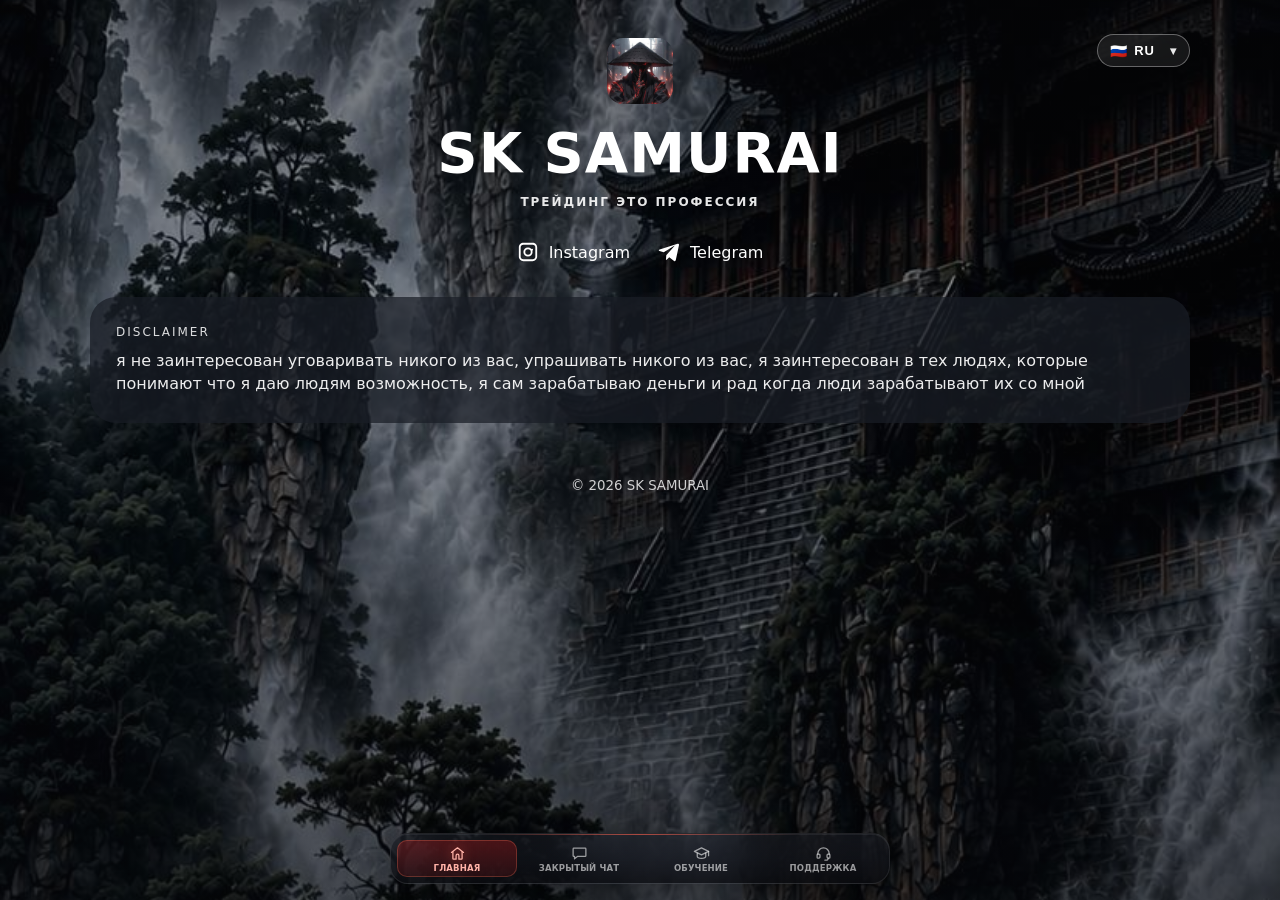
==== commit 1169baeb: "changes" ====
--- a/index.html
+++ b/index.html
@@ -64,7 +64,7 @@
         <div class="card__body">
           <div class="card__kicker" data-i18n="home.disclaimerKicker">ДИСКЛЕЙМЕР</div>
           <p class="card__text" data-i18n="home.disclaimerText">
-            ми не зацікавлені когось із вас вмовляти чи просити, нас цікавлять люди, які розуміють, що ми даємо можливість, ми самі заробляємо гроші й раді, коли люди заробляють їх разом із нами
+            я не зацікавлений когось із вас вмовляти чи просити, мене цікавлять люди, які розуміють, що я даю можливість, я сам заробляю гроші й радий, коли люди заробляють їх разом зі мною
           </p>
         </div>
       </section>
--- a/styles.css
+++ b/styles.css
@@ -1466,29 +1466,29 @@
    Bottom navigation bar
 ------------------------------ */
 :root{
-  --bottom-nav-space: 66px;
+  --bottom-nav-space: 84px;
 }
 
 .bottom-nav{
   position: fixed;
   left: 0;
   right: 0;
-  bottom: 0;
+  bottom: calc(env(safe-area-inset-bottom, 0px) + 16px);
   z-index: 40;
   display: flex;
   justify-content: space-between;
   align-items: stretch;
   gap: 2px;
-  max-width: 520px;
+  max-width: 500px;
+  width: calc(100% - 20px);
   margin: 0 auto;
-  padding: 6px 6px calc(6px + env(safe-area-inset-bottom, 0px));
+  padding: 6px;
   background: linear-gradient(180deg, rgba(24, 27, 34, 0.5) 0%, rgba(16, 18, 24, 0.68) 55%, rgba(10, 11, 15, 0.78) 100%);
   backdrop-filter: blur(20px) saturate(150%);
   -webkit-backdrop-filter: blur(20px) saturate(150%);
   border: 1px solid rgba(255, 255, 255, 0.09);
-  border-bottom: none;
-  border-radius: 18px 18px 0 0;
-  box-shadow: 0 -14px 34px rgba(0, 0, 0, 0.32), inset 0 1px 0 rgba(255, 255, 255, 0.06);
+  border-radius: 18px;
+  box-shadow: 0 10px 34px rgba(0, 0, 0, 0.4), inset 0 1px 0 rgba(255, 255, 255, 0.06);
 }
 
 .bottom-nav::before{
@@ -1570,15 +1570,7 @@
 }
 
 .access-head{
-  display: flex;
-  align-items: center;
-  gap: 10px;
   margin-bottom: 10px;
-}
-
-.access-check{
-  font-size: 18px;
-  line-height: 1;
 }
 
 .access-title{
@@ -1587,20 +1579,21 @@
   font-weight: 800;
   letter-spacing: 0.4px;
   text-transform: uppercase;
+  color: #ffffff;
 }
 
 .access-desc{
   margin: 0 0 18px;
   font-size: 14.5px;
   line-height: 1.5;
-  color: rgba(255,255,255,0.88);
+  color: #ffffff;
 }
 
 .access-price{
   margin: -6px 0 18px;
   font-size: 15px;
   font-weight: 700;
-  color: #ffb3a8;
+  color: #ffffff;
 }
 
 .access-checklist{
@@ -1612,22 +1605,9 @@
 }
 
 .access-checklist li{
-  display: flex;
-  align-items: flex-start;
-  gap: 10px;
   font-size: 14px;
   line-height: 1.4;
-  color: rgba(255,255,255,0.85);
-}
-
-.access-checklist li::before{
-  content: "";
-  flex: none;
-  width: 16px;
-  height: 16px;
-  margin-top: 2px;
-  border-radius: 4px;
-  border: 1.5px solid rgba(255,255,255,0.4);
+  color: #ffffff;
 }
 
 .access-steps-list{
@@ -1636,57 +1616,57 @@
   padding: 0;
   display: grid;
   gap: 10px;
-  counter-reset: access-step-counter;
 }
 
 .access-steps-list li{
-  display: flex;
-  align-items: flex-start;
-  gap: 10px;
   font-size: 14px;
   line-height: 1.4;
-  color: rgba(255,255,255,0.9);
-}
-
-.access-steps-list li::before{
-  counter-increment: access-step-counter;
-  content: counter(access-step-counter);
-  flex: none;
-  width: 20px;
-  height: 20px;
-  border-radius: 50%;
-  background: rgba(224, 24, 24, 0.85);
-  color: #fff;
-  font-size: 11px;
-  font-weight: 800;
-  display: flex;
-  align-items: center;
-  justify-content: center;
+  color: #ffffff;
 }
 
 .access-note{
   margin: 0 0 18px;
   font-size: 13px;
-  color: rgba(255,255,255,0.65);
+  color: #ffffff;
 }
 
 .access-actions{
-  display: grid;
+  display: flex;
+  flex-direction: column;
+  align-items: center;
   gap: 10px;
 }
 
 .access-btn{
-  width: 100%;
-  display: flex;
+  width: auto;
+  max-width: 100%;
+  display: inline-flex;
   align-items: center;
   justify-content: center;
-  gap: 8px;
   font-size: 13px;
   min-width: 0;
-}
-
-.access-btn-icon{
-  font-size: 15px;
+  padding: 14px 26px;
+  white-space: nowrap;
+}
+
+.access-back{
+  appearance: none;
+  background: none;
+  border: none;
+  padding: 6px 4px;
+  margin-top: 2px;
+  color: #ffffff;
+  font-weight: 800;
+  letter-spacing: 1px;
+  text-transform: uppercase;
+  font-size: 13px;
+  text-decoration: underline;
+  text-underline-offset: 3px;
+  cursor: pointer;
+}
+
+.access-back:hover{
+  opacity: 0.8;
 }
 
 .wallet-box{
@@ -1700,7 +1680,7 @@
 .wallet-box__hint{
   margin: 0 0 8px;
   font-size: 12.5px;
-  color: rgba(255,255,255,0.6);
+  color: #ffffff;
 }
 
 .wallet-box__row{
@@ -1745,11 +1725,11 @@
 .access-network{
   margin: 0 0 6px;
   font-size: 13.5px;
-  color: rgba(255,255,255,0.85);
+  color: #ffffff;
 }
 
 .access-warning{
   margin: 0 0 18px;
   font-size: 12.5px;
-  color: #ffcf8f;
-}
+  color: #ffffff;
+}
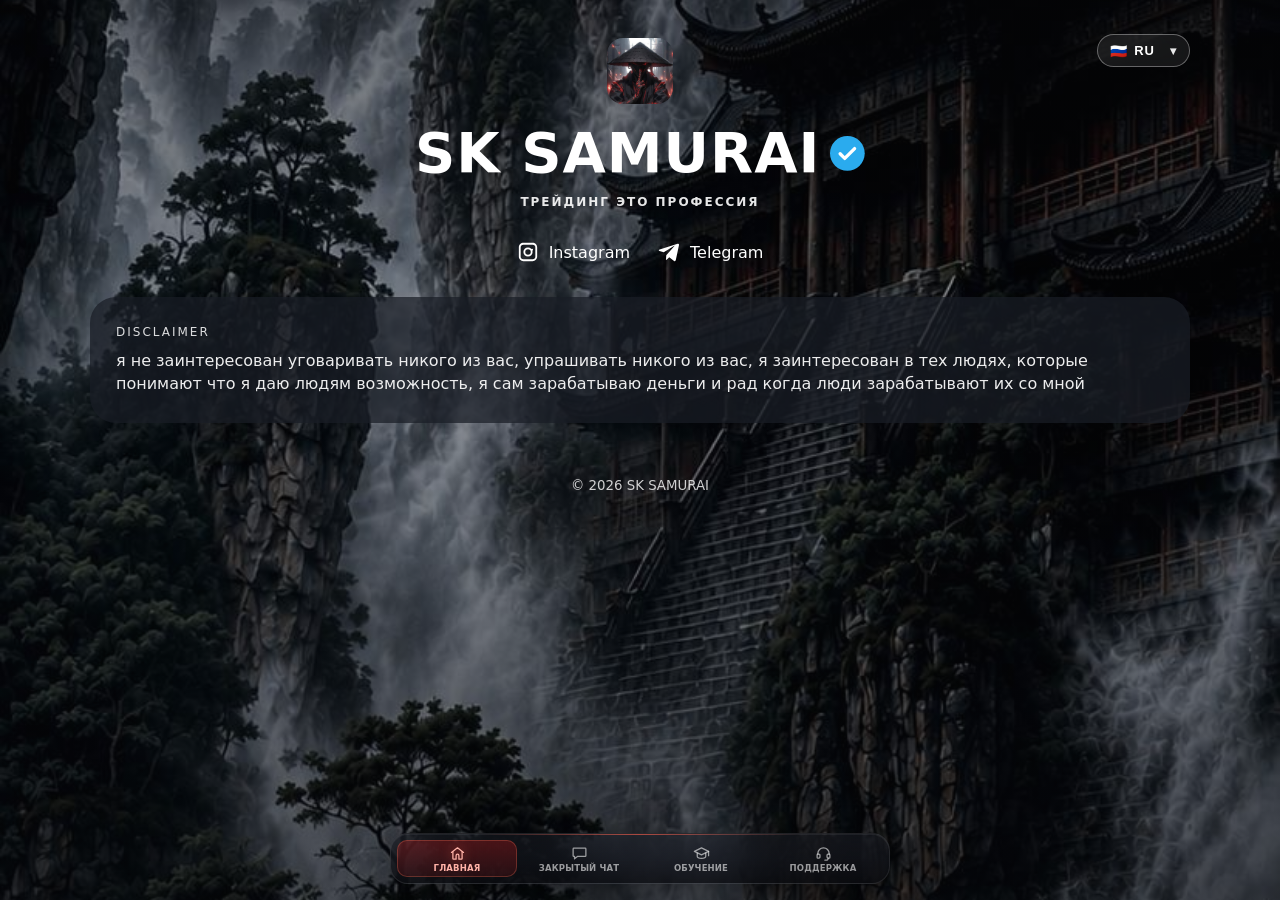
==== commit 68d544ca: "changes" ====
--- a/index.html
+++ b/index.html
@@ -44,7 +44,13 @@
         </div>
 
         <img class="hero__logo" src="assets/logo.jpg" alt="SK-FX logo" />
-        <h1 class="hero__title">SK SAMURAI</h1>
+        <h1 class="hero__title">
+          SK SAMURAI
+          <svg class="hero__verified" viewBox="0 0 24 24" aria-label="Verified" role="img">
+            <circle cx="12" cy="12" r="12" fill="#2AABEE"/>
+            <path d="M7 12.3l3.2 3.2L17 8.7" fill="none" stroke="#fff" stroke-width="2.3" stroke-linecap="round" stroke-linejoin="round"/>
+          </svg>
+        </h1>
         <p class="hero__subtitle" data-i18n="home.heroSubtitle"><span style="font-weight:800">ТРЕЙДИНГ — ЦЕ ПРОФЕСІЯ</span></p>
 
         <nav class="hero__links hero__links--social" data-i18n-aria="common.socialAria" aria-label="Social links">
--- a/styles.css
+++ b/styles.css
@@ -70,6 +70,16 @@
   font-size: clamp(32px, 5vw, 56px);
   font-weight: 800;
   letter-spacing: 1px;
+  display: inline-flex;
+  align-items: center;
+  gap: 10px;
+}
+
+.hero__verified{
+  width: 0.62em;
+  height: 0.62em;
+  flex: none;
+  transform: translateY(1px);
 }
 
 .hero__subtitle{
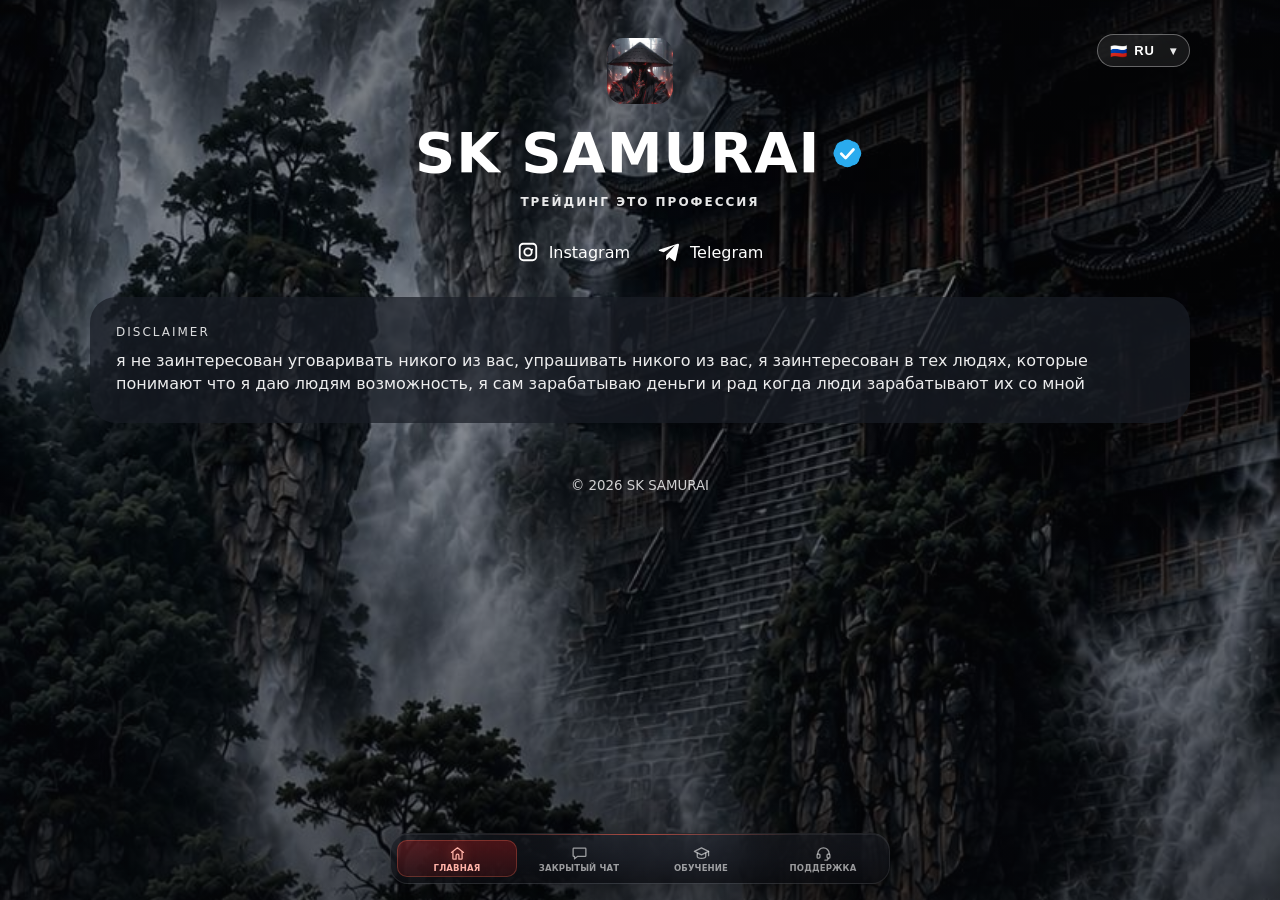
==== commit 3345e341: "changes" ====
--- a/index.html
+++ b/index.html
@@ -46,9 +46,12 @@
         <img class="hero__logo" src="assets/logo.jpg" alt="SK-FX logo" />
         <h1 class="hero__title">
           SK SAMURAI
-          <svg class="hero__verified" viewBox="0 0 24 24" aria-label="Verified" role="img">
-            <circle cx="12" cy="12" r="12" fill="#2AABEE"/>
-            <path d="M7 12.3l3.2 3.2L17 8.7" fill="none" stroke="#fff" stroke-width="2.3" stroke-linecap="round" stroke-linejoin="round"/>
+          <svg class="hero__verified" viewBox="0 0 40 40" aria-label="Verified" role="img">
+            <g fill="#2AABEE">
+              <rect x="6" y="6" width="28" height="28" rx="9"/>
+              <rect x="6" y="6" width="28" height="28" rx="9" transform="rotate(45 20 20)"/>
+            </g>
+            <path d="M13 20.5l5 5 9-10" fill="none" stroke="#fff" stroke-width="3.2" stroke-linecap="round" stroke-linejoin="round"/>
           </svg>
         </h1>
         <p class="hero__subtitle" data-i18n="home.heroSubtitle"><span style="font-weight:800">ТРЕЙДИНГ — ЦЕ ПРОФЕСІЯ</span></p>
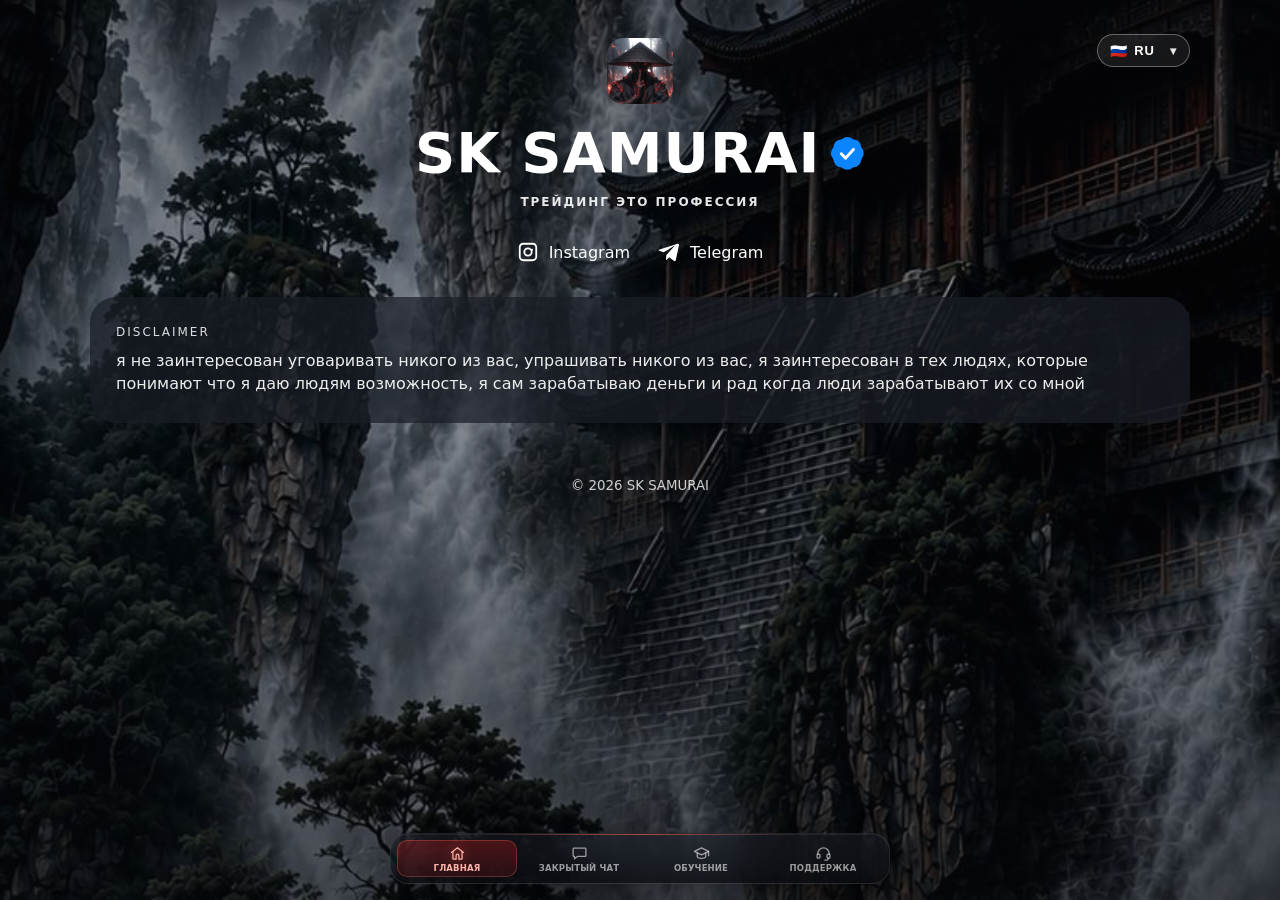
==== commit 342efa53: "changes" ====
--- a/index.html
+++ b/index.html
@@ -47,11 +47,11 @@
         <h1 class="hero__title">
           SK SAMURAI
           <svg class="hero__verified" viewBox="0 0 40 40" aria-label="Verified" role="img">
-            <g fill="#2AABEE">
-              <rect x="6" y="6" width="28" height="28" rx="9"/>
-              <rect x="6" y="6" width="28" height="28" rx="9" transform="rotate(45 20 20)"/>
+            <g fill="#0A84FF">
+              <rect x="4" y="4" width="32" height="32" rx="9"/>
+              <rect x="4" y="4" width="32" height="32" rx="9" transform="rotate(45 20 20)"/>
             </g>
-            <path d="M13 20.5l5 5 9-10" fill="none" stroke="#fff" stroke-width="3.2" stroke-linecap="round" stroke-linejoin="round"/>
+            <path d="M13 20.5l5 5 9-10" fill="none" stroke="#fff" stroke-width="3.4" stroke-linecap="round" stroke-linejoin="round"/>
           </svg>
         </h1>
         <p class="hero__subtitle" data-i18n="home.heroSubtitle"><span style="font-weight:800">ТРЕЙДИНГ — ЦЕ ПРОФЕСІЯ</span></p>
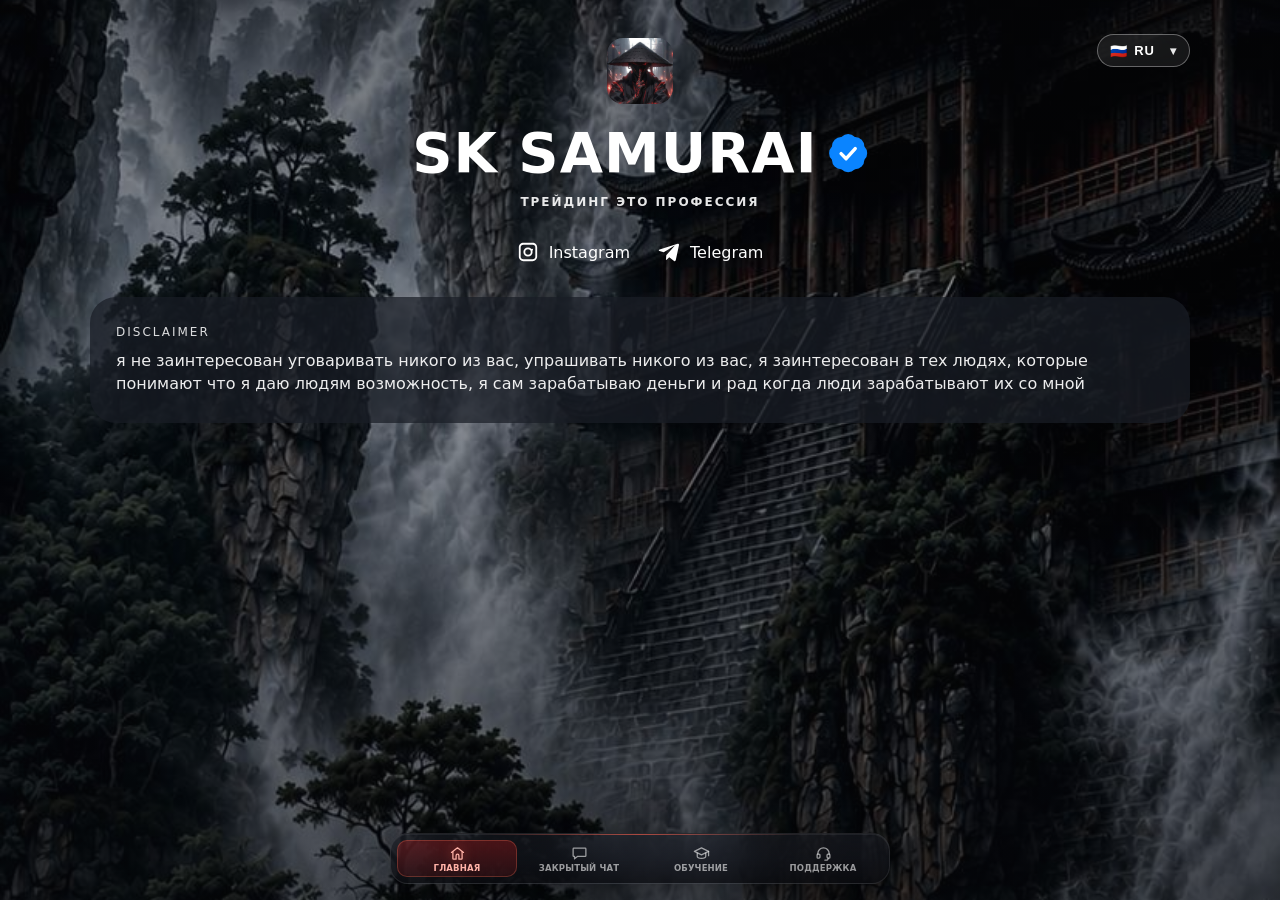
==== commit 1c54288f: "changes" ====
--- a/index.html
+++ b/index.html
@@ -80,9 +80,6 @@
     </header>
 
     <main class="page">
-      <footer class="footer">
-        <small>© <span id="year"></span> SK SAMURAI</small>
-      </footer>
     </main>
 
     <nav class="bottom-nav" data-i18n-aria="nav.navAria" aria-label="Нижня навігація">
--- a/styles.css
+++ b/styles.css
@@ -76,8 +76,8 @@
 }
 
 .hero__verified{
-  width: 0.62em;
-  height: 0.62em;
+  width: 0.72em;
+  height: 0.72em;
   flex: none;
   transform: translateY(1px);
 }
